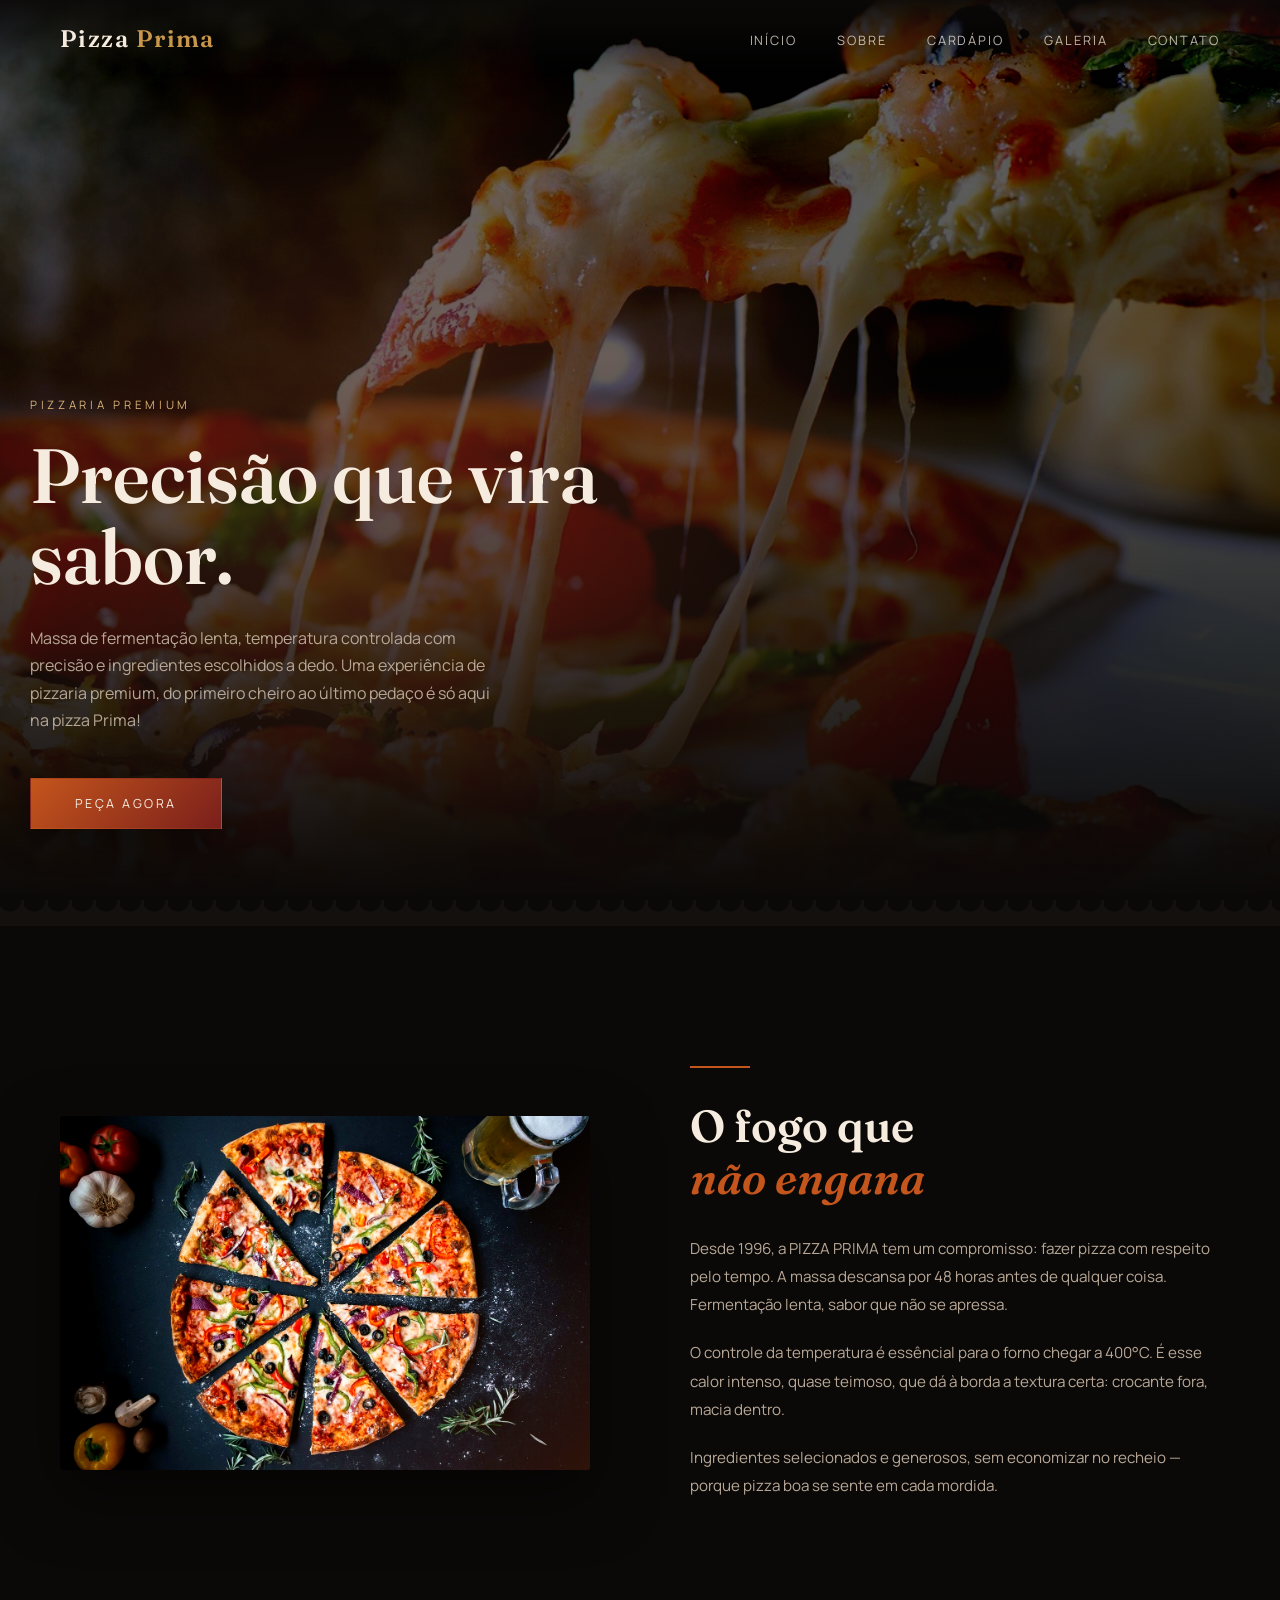
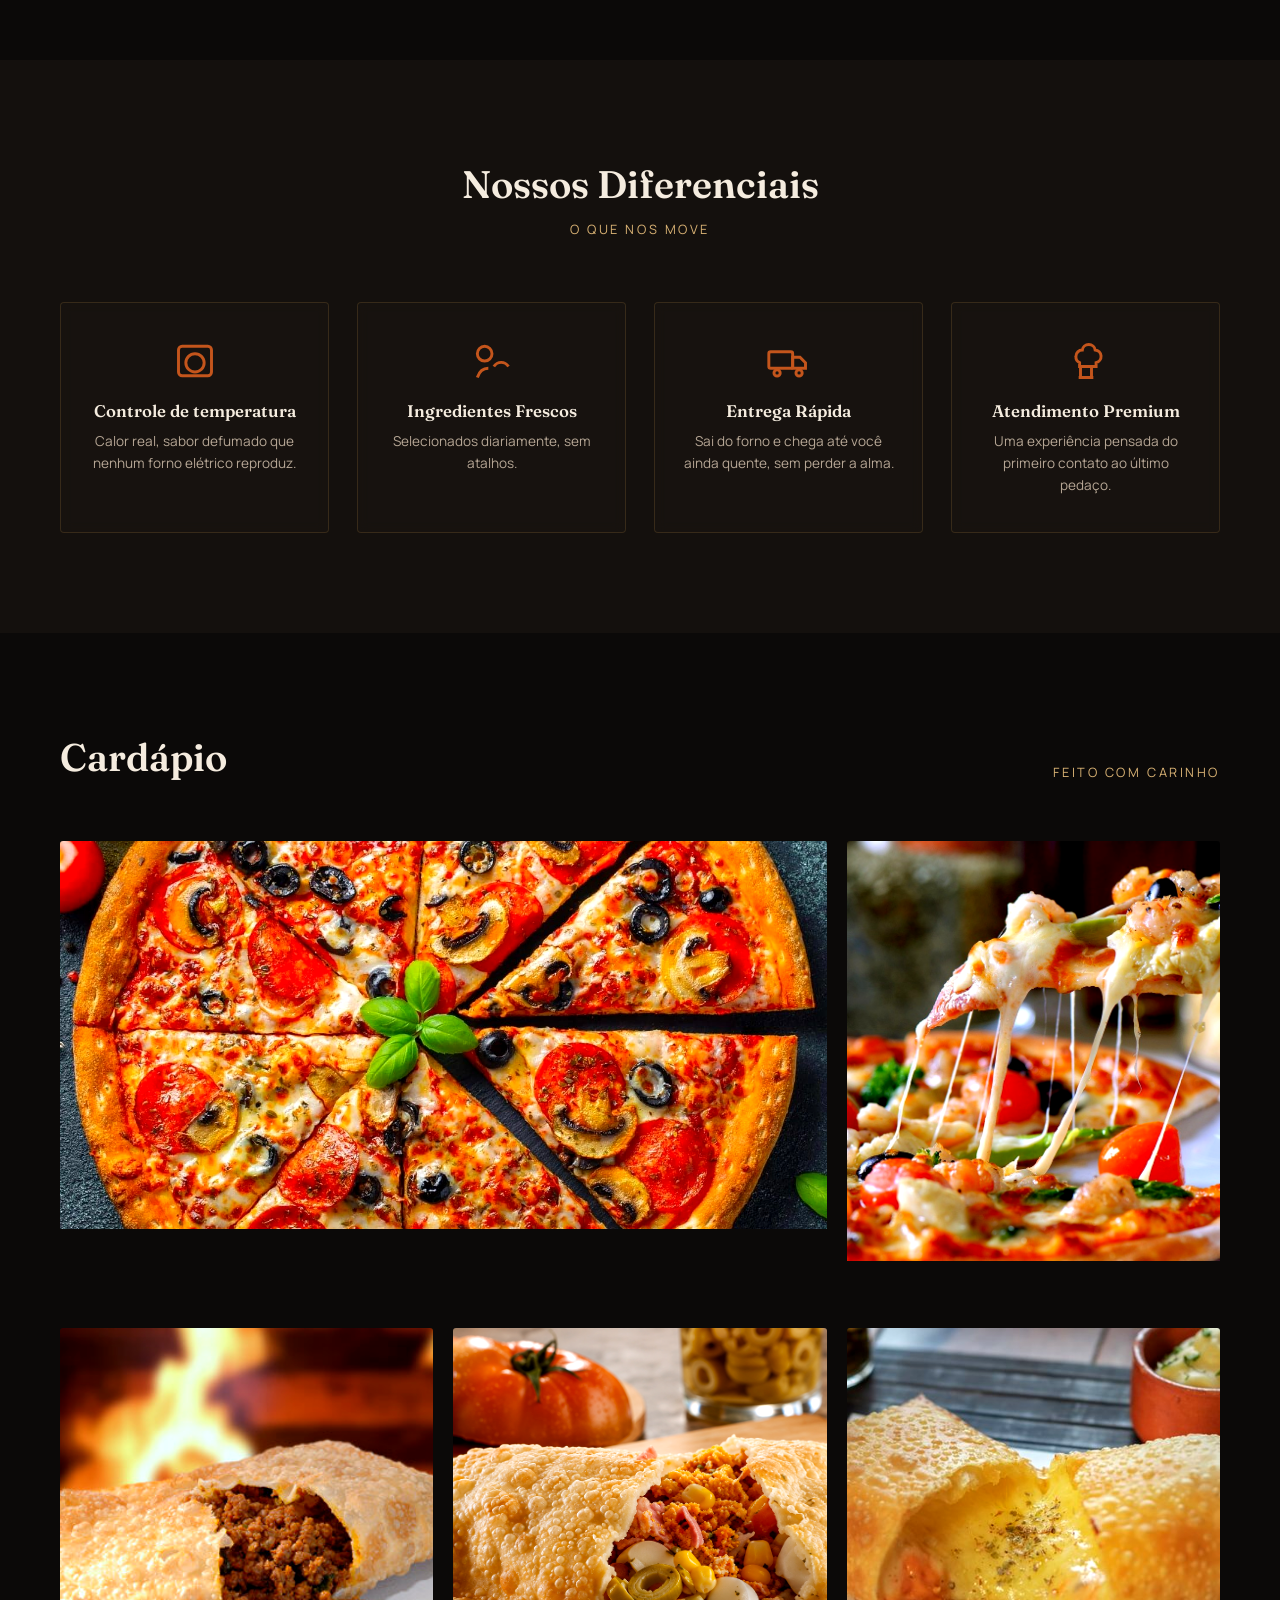
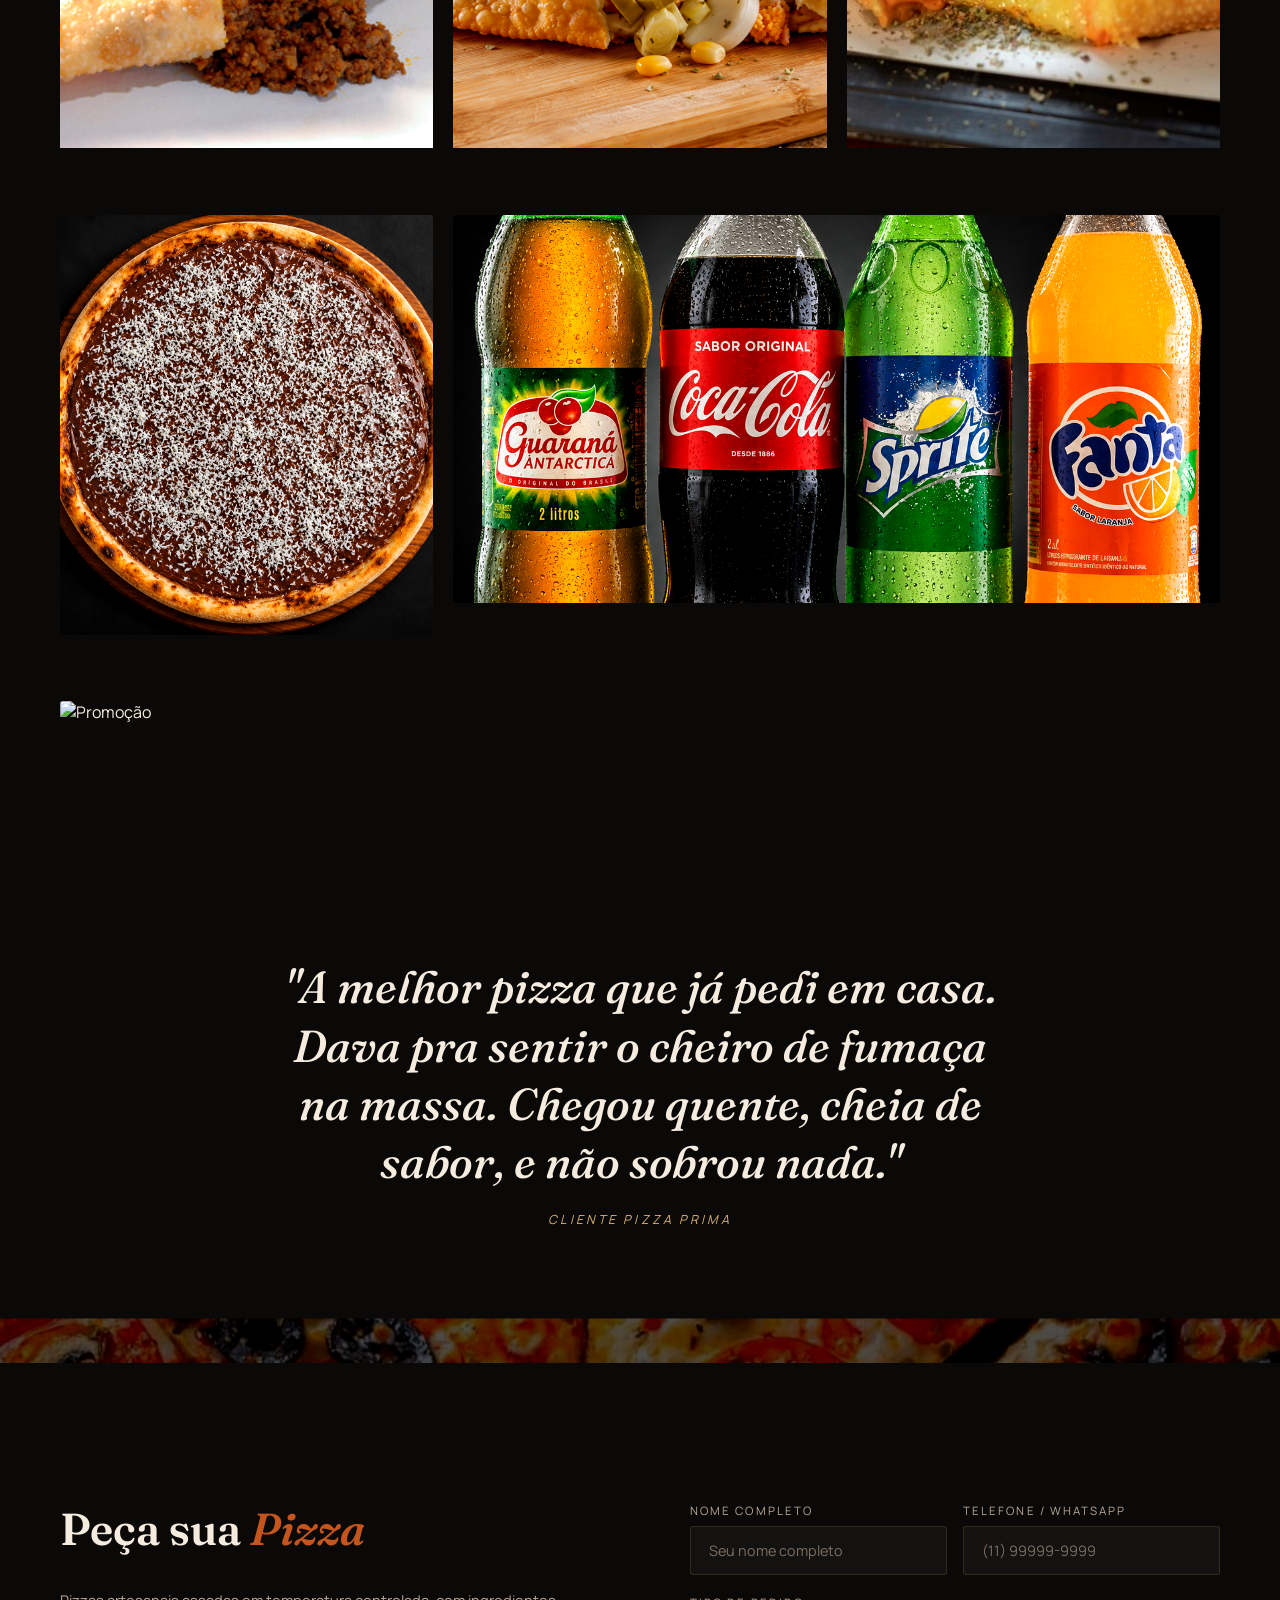
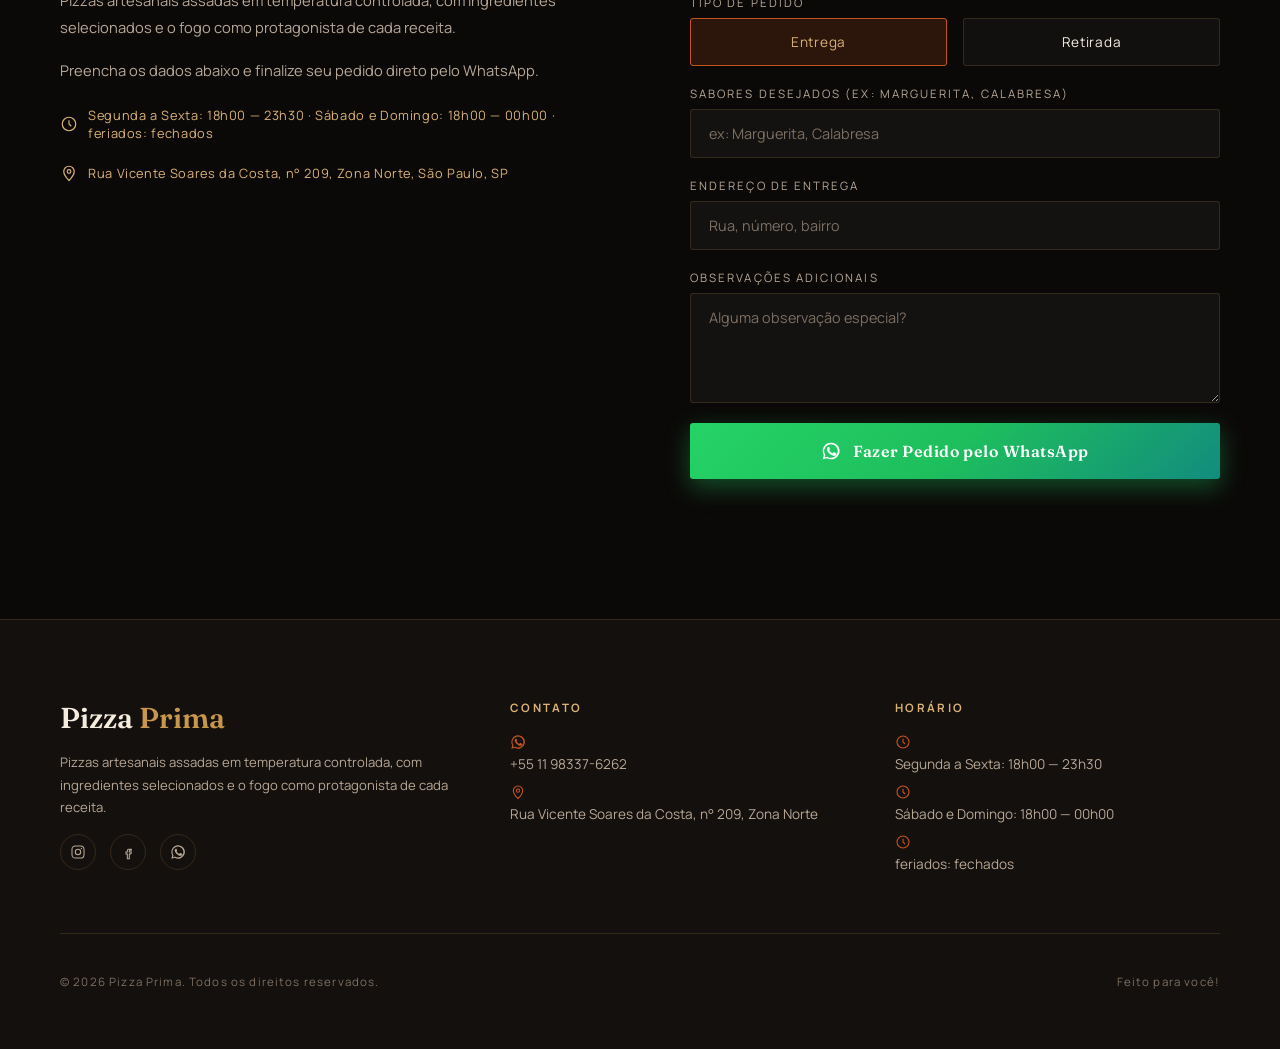
==== index.html @ 9f273231 "claudia site 22-07-26" ====
<!DOCTYPE html>
<html lang="pt-BR">
<head>
<meta charset="UTF-8">
<meta name="viewport" content="width=device-width, initial-scale=1.0">
<title>Carregando...</title>
<link rel="icon" href="data:,">
<link href="https://fonts.googleapis.com/css2?family=Fraunces:ital,opsz,wght@0,9..144,500;0,9..144,600;0,9..144,700;1,9..144,500&family=Manrope:wght@400;500;600;700&display=swap" rel="stylesheet">
<link rel="stylesheet" href="css/variables.css">
<link rel="stylesheet" href="css/style.css">
<link rel="icon" type="image/png" href="./assets/gallery/forno-especiais-2.jpg">
</head>
<body>

<nav id="navbar">
  <a href="#hero" class="nav-logo" id="navLogo"></a>
  <ul id="navLinks"></ul>
</nav>

<!-- HERO -->
<section id="hero">
  <div class="hero-bg"></div>
  <div class="hero-ember"></div>
  <div class="hero-overlay"></div>
  <div class="hero-content">
    <div class="hero-eyebrow" id="heroEyebrow"></div>
    <h1 class="hero-title" id="heroTitle"></h1>
    <p class="hero-sub" id="heroSub"></p>
    <a href="#contato" class="hero-cta" id="heroCta"></a>
  </div>
</section>


<div class="crust-divider" style="--divider-color: var(--background-alt);"></div>

<!-- SOBRE -->
<section id="sobre">
  <div class="sobre-img reveal">
    <img id="sobreImg" src="" alt="Pizza artesanal Forno Nero" loading="lazy">
  </div>
  <div class="sobre-text reveal">
    <div class="divider"></div>
    <h2 id="sobreTitle"></h2>
    <p id="sobreP1"></p>
    <p id="sobreP2"></p>
    <p id="sobreP3"></p>
  </div>
</section>

<!-- DIFERENCIAIS -->
<section id="diferenciais">
  <div class="dif-header reveal">
    <h2 id="difTitle"></h2>
    <p id="difSubtitle"></p>
  </div>
  <div class="dif-grid" id="difGrid"></div>
</section>

<!-- CARDÁPIO (galeria-estilo) -->
<section id="cardapio">
  <div class="galeria-header reveal">
    <h2 id="cardapioTitle"></h2>
    <p id="cardapioSubtitle"></p>
  </div>
  <div class="galeria-grid" id="galeriaGrid"></div>
  <div class="promo-banner">
    <img id="promoImg" src="" alt="" loading="lazy">
  </div>
</section>

<!-- DEPOIMENTO / PARALLAX -->
<section id="depoimentos">
  <div class="parallax-img" id="parallaxImg"></div>
  <div class="parallax-text">
    <blockquote id="depoimentoQuote"></blockquote>
    <cite id="depoimentoCite"></cite>
  </div>
</section>

<!-- CONTATO / PEDIDO -->
<section id="contato">
  <div class="form-intro reveal">
    <h2 id="formTitle"></h2>
    <p id="formSub1"></p>
    <p id="formSub2"></p>
    <div class="detail" id="formHours"></div>
    <div class="detail" id="formAddress"></div>
  </div>

  <form id="form-pedido" class="reveal">
    <div class="form-row">
      <label id="labelNome">Nome<input type="text" id="f-nome" placeholder="Seu nome completo" required></label>
      <label id="labelTel">Telefone<input type="tel" id="f-tel" placeholder="(11) 99999-9999" required></label>
    </div>

    <label id="labelTipoWrap">
      Tipo de Pedido
      <div class="tipo-group" id="tipoGroup"></div>
      <input type="hidden" id="f-tipo" value="">
    </label>

    <label id="labelSabores">Sabores<input type="text" id="f-sabores" placeholder="ex: Marguerita, Calabresa"></label>
    <label id="labelEndereco">Endereço<input type="text" id="f-endereco" placeholder="Rua, número, bairro"></label>
    <label id="labelObs">Observações<textarea id="f-obs" placeholder="Alguma observação especial?"></textarea></label>

    <button type="submit" class="btn-whatsapp" id="btnSubmit"></button>
  </form>
</section>

<footer>
  <div>
    <div class="footer-brand" id="footerBrand"></div>
    <p class="footer-sub" id="footerSub"></p>
    <div class="footer-social" id="footerSocial"></div>
  </div>
  <div class="footer-col">
    <h4>Contato</h4>
    <ul id="footerContact"></ul>
  </div>
  <div class="footer-col">
    <h4>Horário</h4>
    <ul id="footerHours"></ul>
  </div>
  <div class="footer-bottom">
    <span id="footerCopy"></span>
    <span id="footerCraft"></span>
  </div>
</footer>

<!-- CONFIG (fonte única de dados) -->
<script src="js/config/company.js"></script>
<script src="js/config/menu.js"></script>
<script src="js/config/social.js"></script>
<script src="js/config/contact.js"></script>
<script src="js/config/theme.js"></script>
<script src="js/config/animations.js"></script>

<!-- CONSTANTS / ENUMS -->
<script src="js/constants/routes.js"></script>
<script src="js/constants/icons.js"></script>
<script src="js/constants/colors.js"></script>
<script src="js/constants/fonts.js"></script>
<script src="js/enums/Sections.js"></script>
<script src="js/enums/Buttons.js"></script>
<script src="js/enums/Category.js"></script>
<script src="js/enums/Animation.js"></script>

<!-- APP -->
<script src="js/main.js"></script>
</body>
</html>
---- css/variables.css ----
/* ============================================================
   FORNO NERO — DESIGN TOKENS
   Toda alteração visual do site deve ser possível apenas
   editando as variáveis abaixo. Nenhuma cor deve ser escrita
   diretamente nos componentes / seções.
   ============================================================ */

:root {
  /* ---- Superfícies ---- */
  --background:        #0B0908;
  --background-alt:    #14100D;
  --surface:            #1C1712;
  --card-background:    rgba(28, 23, 18, 0.62);
  --glass-background:   rgba(28, 23, 18, 0.45);
  --glass-border:       rgba(201, 151, 75, 0.18);

  /* ---- Texto ---- */
  --text-primary:       #F5ECDF;
  --text-secondary:     #B7A796;
  --text-muted:         #7C6F62;

  /* ---- Marca / Identidade ---- */
  --primary-color:      #7A1F1B;   /* vermelho vinho escuro */
  --secondary-color:    #C4551C;   /* laranja queimado */
  --accent:             #C9974B;   /* dourado */
  --gold:               #D9B274;
  --ember:              #FF6B35;   /* brilho de brasa, uso pontual */
  --ember-soft:         rgba(255, 107, 53, 0.35);

  --success:            #5B8266;
  --warning:            #C9974B;
  --danger:             #8A2A21;

  /* ---- Botões ---- */
  --button-primary:     linear-gradient(135deg, var(--secondary-color), var(--primary-color));
  --button-hover:       linear-gradient(135deg, var(--ember), var(--secondary-color));
  --button-text:        #F5ECDF;

  /* ---- Sombras ---- */
  --shadow-light:   0 4px 16px rgba(0,0,0,0.25);
  --shadow-medium:  0 12px 32px rgba(0,0,0,0.40);
  --shadow-strong:  0 24px 64px rgba(0,0,0,0.55);
  --shadow-ember:   0 0 40px rgba(255,107,53,0.25);

  /* ---- Tipografia ---- */
  --font-display: 'Fraunces', serif;
  --font-body:    'Manrope', sans-serif;

  /* ---- Timing cinematográfico ---- */
  --ease-cin: cubic-bezier(0.25, 0.46, 0.45, 0.94);
  --ease-soft: cubic-bezier(0.16, 1, 0.3, 1);
}
---- css/style.css ----
*, *::before, *::after { box-sizing: border-box; margin: 0; padding: 0; }

html { scroll-behavior: smooth; }

body {
  font-family: var(--font-body);
  background: var(--background);
  color: var(--text-primary);
  overflow-x: hidden;
}

/* ── SIGNATURE: crust-edge divider ──
   Silhueta de borda de pizza (mordidas) entre o hero e o conteúdo,
   feita só com gradientes radiais repetidos — sem imagem, sem SVG. */
.crust-divider {
  width: 100%;
  height: 26px;
  background-color: var(--divider-color, var(--background));
  -webkit-mask-image: radial-gradient(circle at 10px 0, transparent 11px, black 12px);
  mask-image: radial-gradient(circle at 10px 0, transparent 11px, black 12px);
  -webkit-mask-size: 24px 26px;
  mask-size: 24px 26px;
  -webkit-mask-repeat: repeat-x;
  mask-repeat: repeat-x;
}

/* ── NAV ── */
nav {
  position: fixed; top: 0; left: 0; right: 0; z-index: 100;
  padding: 24px 60px;
  display: flex; justify-content: space-between; align-items: center;
  background: linear-gradient(to bottom, rgba(11,9,8,0.92) 0%, transparent 100%);
  backdrop-filter: blur(0px);
  transition: backdrop-filter 0.4s, background 0.4s;
}
nav.scrolled {
  backdrop-filter: blur(16px);
  background: rgba(11,9,8,0.88);
  box-shadow: var(--shadow-medium);
}
.nav-logo {
  font-family: var(--font-display);
  font-size: 1.5rem;
  font-weight: 600;
  letter-spacing: 0.06em;
  color: var(--text-primary);
  text-decoration: none;
}
.nav-logo span { color: var(--accent); }
nav ul { list-style: none; display: flex; gap: 40px; }
nav ul a {
  color: var(--text-primary); text-decoration: none;
  font-size: 0.8rem; letter-spacing: 0.15em; text-transform: uppercase;
  opacity: 0.75; transition: opacity 0.3s, color 0.3s;
  position: relative;
}
nav ul a:hover { opacity: 1; color: var(--gold); }

/* ── HERO ── */
#hero {
  position: relative; height: 100vh; overflow: hidden;
  display: flex; align-items: flex-end;
}
.hero-bg {
  position: absolute; inset: -10%;
  background-image: var(--hero-image);
  background-size: cover; background-position: center;
  animation: kenburns 22s ease-in-out infinite alternate;
  filter: brightness(0.4) contrast(1.15) saturate(1.1);
}
@keyframes kenburns {
  from { transform: scale(1) translate(0, 0); }
  to   { transform: scale(1.12) translate(-2%, -1%); }
}
.hero-ember {
  position: absolute; inset: 0; z-index: 1;
  pointer-events: none;
  background: radial-gradient(circle at 30% 70%, var(--ember-soft) 0%, transparent 55%);
  animation: emberPulse 6s ease-in-out infinite alternate;
  mix-blend-mode: screen;
}
@keyframes emberPulse {
  from { opacity: 0.35; }
  to   { opacity: 0.75; }
}
.hero-overlay {
  position: absolute; inset: 0; z-index: 1;
  background: linear-gradient(to top, var(--background) 0%, rgba(11,9,8,0.15) 60%, transparent 100%);
}
.hero-content {
  position: relative; z-index: 2;
  top: 19px;
  padding: 0 30px 90px;
  max-width: 820px;
}
.hero-eyebrow {
  font-size: 0.72rem; letter-spacing: 0.32em; text-transform: uppercase;
  color: var(--gold); margin-bottom: 24px;
  opacity: 0; animation: fadeUp 1s var(--ease-cin) 0.4s forwards;
}
.hero-title {
  font-family: var(--font-display);
  font-size: clamp(2.6rem, 6vw, 5.2rem);
  line-height: 1.05; font-weight: 600;
  margin-bottom: 28px;
  white-space: pre-line;
  opacity: 0; animation: fadeUp 1s var(--ease-cin) 0.7s forwards;
}
.hero-title em { font-style: italic; color: var(--secondary-color); }
.hero-sub {
  font-size: 1rem; font-weight: 400; line-height: 1.7;
  color: var(--text-secondary); max-width: 480px;
  opacity: 0; animation: fadeUp 1s var(--ease-cin) 1s forwards;
}
.hero-cta {
  display: inline-block; margin-top: 44px;
  padding: 16px 44px;
  background: var(--button-primary);
  border: 1px solid transparent;
  color: var(--button-text); text-decoration: none;
  font-size: 0.78rem; letter-spacing: 0.2em; text-transform: uppercase;
  transition: transform 0.4s var(--ease-cin), box-shadow 0.4s;
  box-shadow: var(--shadow-medium);
  opacity: 0; animation: fadeUp 1s var(--ease-cin) 1.3s forwards;
}
.hero-cta:hover {
  transform: translateY(-3px);
  box-shadow: var(--shadow-ember);
}

@keyframes fadeUp {
  from { opacity: 0; transform: translateY(30px); }
  to   { opacity: 1; transform: translateY(0); }
}

/* ── SOBRE ── */
#sobre {
  padding: 140px 60px;
  display: grid; grid-template-columns: 1fr 1fr; gap: 100px;
  align-items: center; background: var(--background);
}
.sobre-img {
  position: relative; overflow: hidden; border-radius: 3px;
  box-shadow: var(--shadow-strong);
}
.sobre-img img {
  width: 100%; display: block;
  filter: contrast(1.08) saturate(1.12);
  transition: transform 8s var(--ease-cin);
}
.sobre-img:hover img { transform: scale(1.04) translate(1%, -0.5%); }
.sobre-img::after {
  content: ''; position: absolute; inset: 0;
  background: linear-gradient(135deg, transparent 55%, rgba(255,107,53,0.18) 100%);
}
.sobre-text h2 {
  font-family: var(--font-display);
  font-size: clamp(2rem, 3.5vw, 3rem);
  font-weight: 600;
  line-height: 1.15; margin-bottom: 32px;
}
.sobre-text h2 em { font-style: italic; color: var(--secondary-color); }
.sobre-text p {
  font-size: 0.95rem; font-weight: 400; line-height: 1.85;
  color: var(--text-secondary); margin-bottom: 20px;
}
.divider {
  width: 60px; height: 2px; background: var(--secondary-color);
  margin-bottom: 32px;
}

/* ── DIFERENCIAIS ── */
#diferenciais {
  padding: 100px 60px;
  background: var(--background-alt);
}
.dif-header { text-align: center; margin-bottom: 64px; }
.dif-header h2 {
  font-family: var(--font-display);
  font-size: clamp(1.8rem, 3vw, 2.6rem);
  font-weight: 600;
  margin-bottom: 12px;
}
.dif-header p {
  font-size: 0.8rem; letter-spacing: 0.2em; text-transform: uppercase;
  color: var(--gold);
}
.dif-grid {
  display: grid; grid-template-columns: repeat(4, 1fr); gap: 28px;
}
.dif-card {
  background: var(--glass-background);
  border: 1px solid var(--glass-border);
  backdrop-filter: blur(6px);
  padding: 36px 24px;
  text-align: center;
  border-radius: 4px;
  transition: transform 0.4s var(--ease-soft), border-color 0.4s, box-shadow 0.4s;
}
.dif-card:hover {
  transform: translateY(-6px);
  border-color: var(--ember);
  box-shadow: var(--shadow-ember);
}
.dif-icon {
  width: 44px; height: 44px; margin: 0 auto 18px;
  color: var(--secondary-color);
}
.dif-icon svg { width: 100%; height: 100%; }
.dif-card h3 {
  font-family: var(--font-display);
  font-size: 1.05rem; font-weight: 600;
  margin-bottom: 10px;
}
.dif-card p {
  font-size: 0.85rem; color: var(--text-secondary); line-height: 1.6;
}

/* ── CARDÁPIO / GALERIA ── */
#cardapio {
  padding: 100px 60px;
  background: var(--background);
}
.galeria-header {
  display: flex; justify-content: space-between; align-items: flex-end;
  margin-bottom: 60px;
}
.galeria-header h2 {
  font-family: var(--font-display);
  font-size: clamp(1.8rem, 3vw, 2.8rem);
  font-weight: 600;
}
.galeria-header p {
  font-size: 0.8rem; letter-spacing: 0.2em; text-transform: uppercase;
  color: var(--gold);
}
.galeria-grid {
  display: grid;
  grid-template-columns: repeat(3, 1fr);
  gap: 20px;
  
}
.galeria-item {
  position: relative; overflow: hidden; cursor: pointer;
  aspect-ratio: 4/5;
  border-radius: 3px;
 
}
.galeria-item:first-child {
  grid-column: span 2; aspect-ratio: 16/9;
  
}
.galeria-item:last-child {
  grid-column: span 2; aspect-ratio: 16/9;
}
.galeria-item img {
  width: 100%; height: 90%; object-fit: cover;
  filter: contrast(1.08) saturate(1.1);
  transition: transform 1.2s var(--ease-cin), filter 0.6s;
}
.galeria-item:hover img {
  transform: scale(1.07) translateX(-1%);
  filter: contrast(1.12) saturate(1.2) brightness(1.05);
}
.galeria-item-overlay {
  position: absolute; inset: 0;
  background: linear-gradient(to top, rgba(11,9,8,0.88) 0%, transparent 55%);
  opacity: 0; transition: opacity 0.5s;
  display: flex; flex-direction: column; justify-content: flex-end; padding: 28px;
}
.galeria-item:hover .galeria-item-overlay { opacity: 1; }
.galeria-item-label {
  font-size: 0.9rem;
  font-family: var(--font-display);
  color: var(--text-primary);
}
.galeria-item-cat {
  font-size: 0.7rem; letter-spacing: 0.2em; text-transform: uppercase;
  color: var(--gold); margin-bottom: 4px; display: block;
}
.galeria-item-price {
  font-size: 0.78rem; color: var(--secondary-color); margin-top: 4px;
}
.promo-banner {
 
  width: 100%;
  margin-top: 20px;
  overflow: hidden;
  border-radius: 3px;
}
.promo-banner img {
  width:100%;
  height: 20%;
  display: block;
  object-fit: cover;
}

/* ── PARALLAX / DEPOIMENTO ── */
#depoimentos {
  height: 60vh; overflow: hidden; position: relative;
}
.parallax-img {
  position: absolute; inset: -20%;
  background-image: var(--parallax-image);
  background-size: cover; background-position: center;
  filter: brightness(0.32) contrast(1.1) saturate(1.15);
  will-change: transform;
}
.parallax-text {
  position: relative; z-index: 2; height: 100%;
  display: flex; flex-direction: column;
  justify-content: center; align-items: center; text-align: center;
  padding: 0 40px;
}
.parallax-text blockquote {
  font-family: var(--font-display);
  font-size: clamp(1.5rem, 3.6vw, 2.8rem);
  font-style: italic; font-weight: 500;
  line-height: 1.3; max-width: 720px;
  margin-bottom: 20px;
}
.parallax-text cite {
  font-size: 0.78rem; letter-spacing: 0.25em; text-transform: uppercase;
  color: var(--gold);
}

/* ── FORMULÁRIO / PEDIDO ── */
#contato {
  padding: 140px 60px;
  background: var(--background);
  display: grid; grid-template-columns: 1fr 1fr; gap: 100px;
  align-items: start;
}
.form-intro h2 {
  font-family: var(--font-display);
  font-size: clamp(2rem, 3.5vw, 3rem);
  font-weight: 600;
  line-height: 1.15; margin-bottom: 32px;
}
.form-intro h2 em { font-style: italic; color: var(--secondary-color); }
.form-intro p {
  font-size: 0.92rem; line-height: 1.85; font-weight: 400;
  color: var(--text-secondary); margin-bottom: 16px;
}
.form-intro .detail {
  display: flex; align-items: center; gap: 10px;
  font-size: 0.8rem; letter-spacing: 0.05em;
  color: var(--gold); margin-top: 22px;
}
.form-intro .detail svg { width: 18px; height: 18px; flex-shrink: 0; }

form { display: flex; flex-direction: column; gap: 20px; }
.form-row { display: grid; grid-template-columns: 1fr 1fr; gap: 16px; }

label {
  display: flex; flex-direction: column; gap: 8px;
  font-size: 0.72rem; letter-spacing: 0.18em; text-transform: uppercase;
  color: var(--text-secondary);
}
input, textarea, select {
  background: rgba(255,255,255,0.04);
  border: 1px solid var(--glass-border);
  color: var(--text-primary); padding: 14px 18px;
  font-family: var(--font-body); font-size: 0.9rem;
  outline: none; transition: border-color 0.3s, background 0.3s;
  border-radius: 3px;
}
input:focus, textarea:focus, select:focus {
  border-color: var(--secondary-color);
  background: rgba(255,255,255,0.07);
}
input::placeholder, textarea::placeholder { color: var(--text-muted); }
textarea { resize: vertical; min-height: 110px; }
select option { background: var(--surface); color: var(--text-primary); }

.tipo-group { display: flex; gap: 16px; }
.tipo-btn {
  flex: 1; padding: 14px; border: 1px solid var(--glass-border);
  background: rgba(255,255,255,0.03); color: var(--text-primary);
  font-size: 0.85rem; cursor: pointer; transition: all 0.3s;
  font-family: var(--font-body); letter-spacing: 0.05em;
  border-radius: 3px;
}
.tipo-btn.active {
  border-color: var(--secondary-color);
  background: rgba(196,85,28,0.18);
  color: var(--gold);
}

.upload-area {
  border: 1px dashed var(--glass-border);
  padding: 30px; text-align: center; cursor: pointer;
  transition: border-color 0.3s, background 0.3s;
  position: relative;
}
.upload-area:hover { border-color: var(--secondary-color); background: rgba(196,85,28,0.06); }
.upload-area input[type="file"] {
  position: absolute; inset: 0; opacity: 0; cursor: pointer;
  border: none; background: none; padding: 0;
}
.upload-area p { font-size: 0.82rem; color: var(--text-secondary); }
.upload-area .upload-icon { width: 26px; height: 26px; margin: 0 auto 10px; color: var(--gold); }

#preview-container { display: none; margin-top: 12px; }
#preview-container img {
  width: 100%; max-height: 260px; object-fit: cover;
  border: 1px solid var(--glass-border);
  border-radius: 3px;
  filter: contrast(1.05) saturate(1.05);
}
#preview-nome {
  font-size: 0.75rem; color: var(--gold);
  margin-top: 8px; letter-spacing: 0.1em;
}

.btn-whatsapp {
  padding: 18px 40px;
  background: linear-gradient(135deg, #25D366 0%, #1EBE5D 50%, #128C7E 100%);
  border: none;
  color: #fff;
  font-family: var(--font-display);
  font-size: 1rem;
  font-weight: 600;
  cursor: pointer;
  transition: all 0.35s ease;
  display: flex;
  align-items: center;
  justify-content: center;
  gap: 12px;
  letter-spacing: 0.03em;
  border-radius: 3px;
  box-shadow: 0 8px 25px rgba(37, 211, 102, 0.35);
}

.btn-whatsapp:hover {
  background: linear-gradient(135deg, #2EEA73 0%, #25D366 50%, #18A851 100%);
  transform: translateY(-3px) scale(1.02);
  box-shadow: 0 12px 35px rgba(37, 211, 102, 0.5);
}
.btn-whatsapp svg { flex-shrink: 0; width: 20px; height: 20px; }

/* ── FOOTER ── */
footer {
  padding: 80px 60px 60px;
  background: var(--background-alt);
  border-top: 1px solid var(--glass-border);
  display: grid; grid-template-columns: 1.2fr 1fr 1fr; gap: 60px;
  align-items: start;
}
.footer-brand {
  font-family: var(--font-display);
  font-size: 1.8rem; font-weight: 600; margin-bottom: 16px;
}
.footer-brand span { color: var(--accent); }
.footer-sub {
  font-size: 0.82rem; font-weight: 400;
  color: var(--text-secondary); line-height: 1.7;
}
.footer-col h4 {
  font-size: 0.72rem; letter-spacing: 0.2em; text-transform: uppercase;
  color: var(--gold); margin-bottom: 18px;
}
.footer-col ul { list-style: none; display: flex; flex-direction: column; gap: 10px; }
.footer-col a, .footer-col span {
  color: var(--text-secondary); text-decoration: none; font-size: 0.85rem;
  display: flex; align-items: center; gap: 10px;
  transition: color 0.3s;
}
.footer-col a:hover { color: var(--gold); }
.footer-col svg { width: 16px; height: 16px; flex-shrink: 0; color: var(--secondary-color); }
.footer-social { display: flex; gap: 14px; margin-top: 16px; }
.footer-social a {
  width: 36px; height: 36px; border: 1px solid var(--glass-border);
  border-radius: 50%; display: flex; align-items: center; justify-content: center;
  color: var(--text-secondary); transition: all 0.3s;
}
.footer-social a:hover { border-color: var(--secondary-color); color: var(--gold); }
.footer-social svg { width: 16px; height: 16px; }
.footer-bottom {
  grid-column: 1/-1; padding-top: 40px;
  border-top: 1px solid var(--glass-border);
  display: flex; justify-content: space-between;
  font-size: 0.72rem; color: var(--text-muted);
  letter-spacing: 0.1em;
}

/* ── REVEAL ANIMATION ── */
.reveal {
  opacity: 0; transform: translateY(40px);
  transition: opacity 0.9s var(--ease-cin), transform 0.9s var(--ease-cin);
}
.reveal.visible { opacity: 1; transform: translateY(0); }

/* ── MOBILE ── */
@media (max-width: 900px) {
  .dif-grid { grid-template-columns: repeat(2, 1fr); }
  footer { grid-template-columns: 1fr; }
}
@media (max-width: 768px) {
  nav { padding: 20px 24px; }
  nav ul { display: none; }
  .hero-content { padding: 0 24px 60px; }
  #sobre, #contato { grid-template-columns: 1fr; padding: 80px 24px; gap: 60px; }
  #cardapio, #diferenciais { padding: 80px 24px; }
  .galeria-grid { grid-template-columns: 1fr; }
  .galeria-item:first-child { grid-column: 1; aspect-ratio: 4/3; }
  .galeria-item:last-child { grid-column: 1; aspect-ratio: 4/3; }
  .dif-grid { grid-template-columns: 1fr; }
  .form-row { grid-template-columns: 1fr; }
  footer { padding: 60px 24px; }
}

@media (prefers-reduced-motion: reduce) {
  .hero-bg, .hero-ember { animation: none; }
  .reveal { opacity: 1; transform: none; }
}
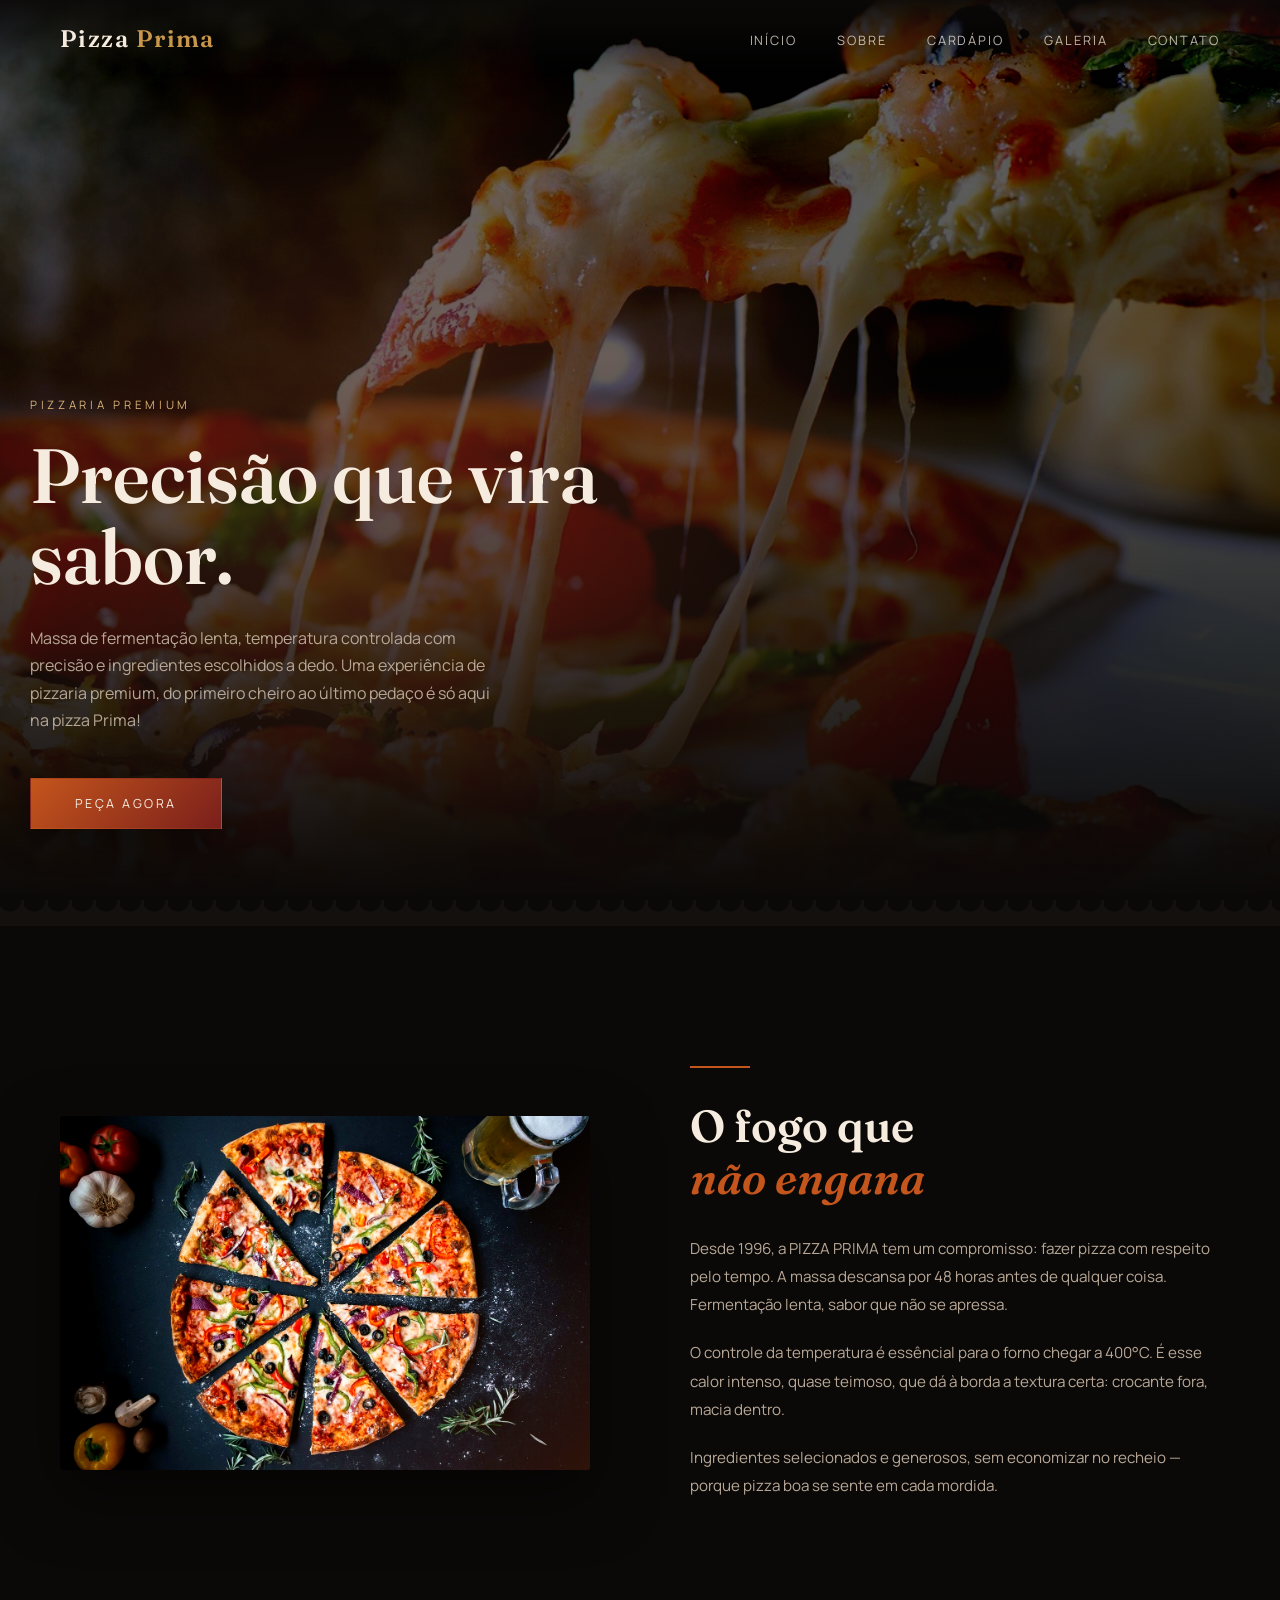
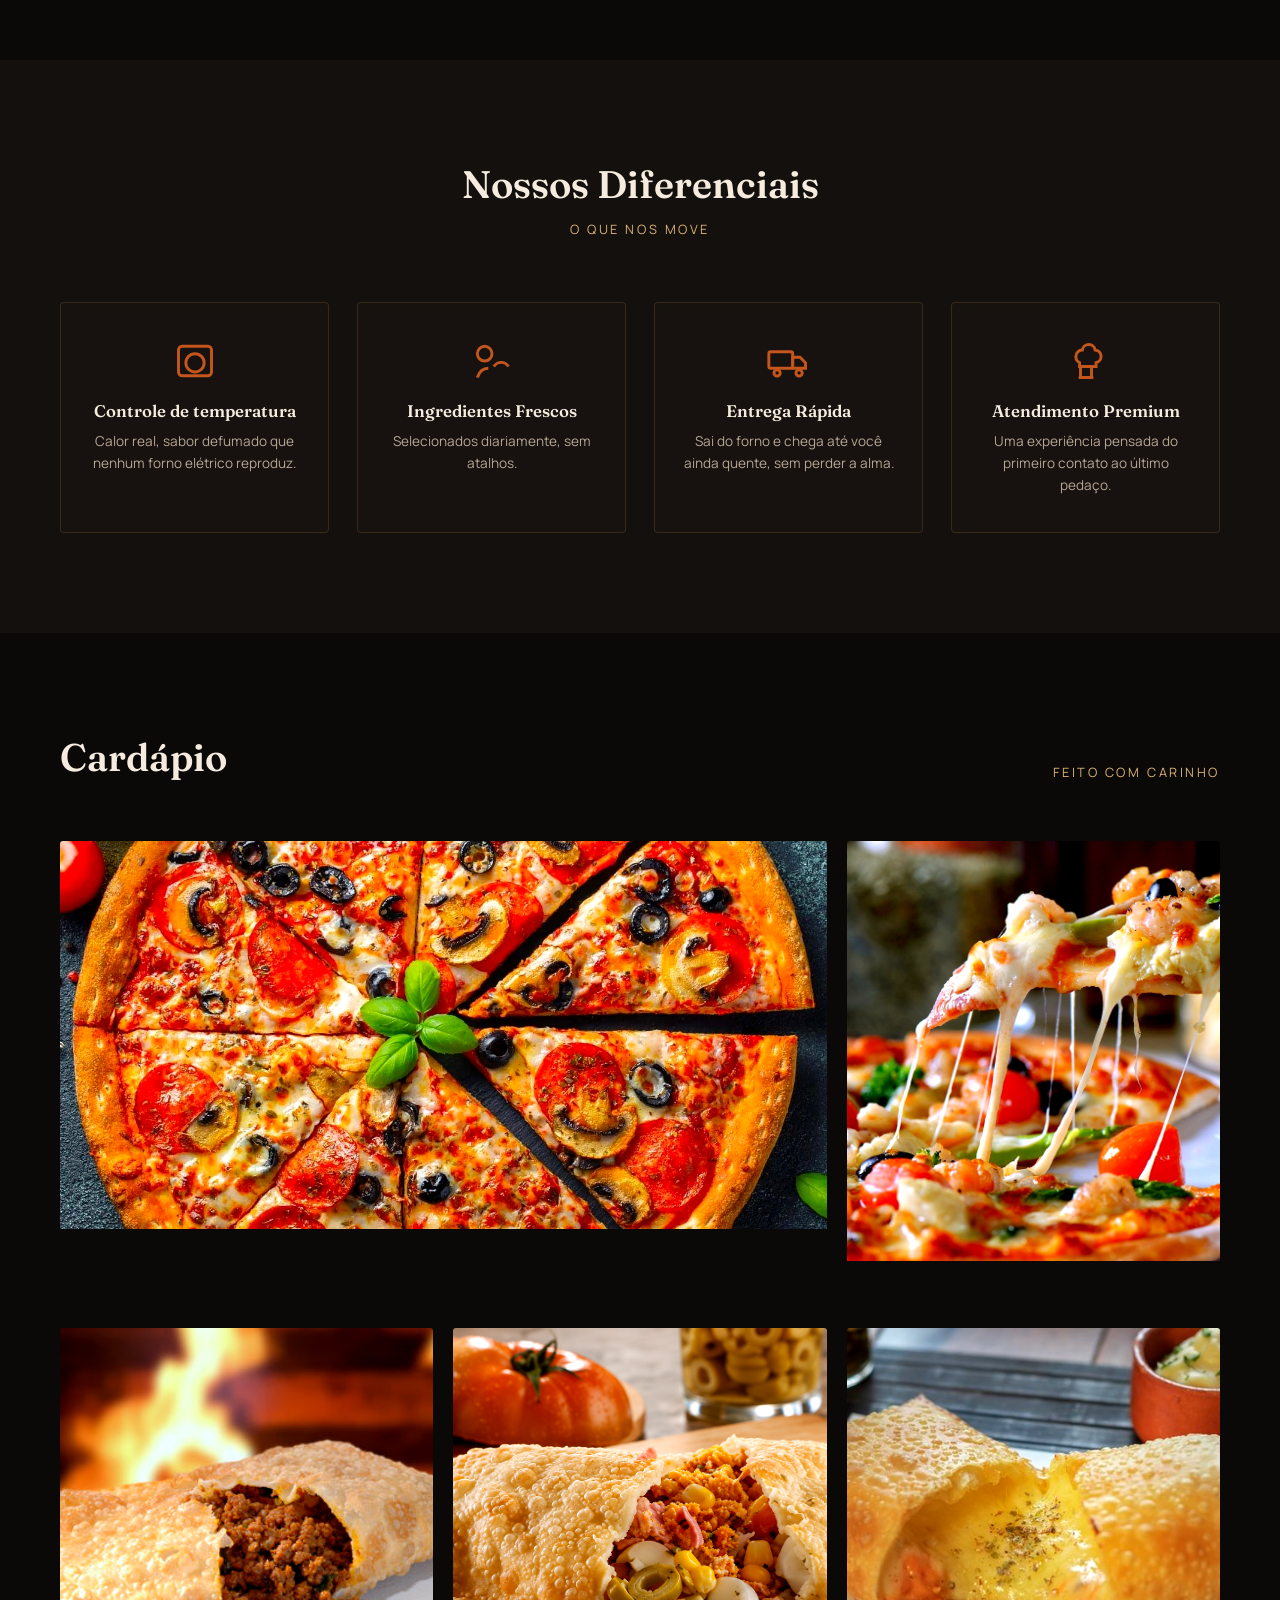
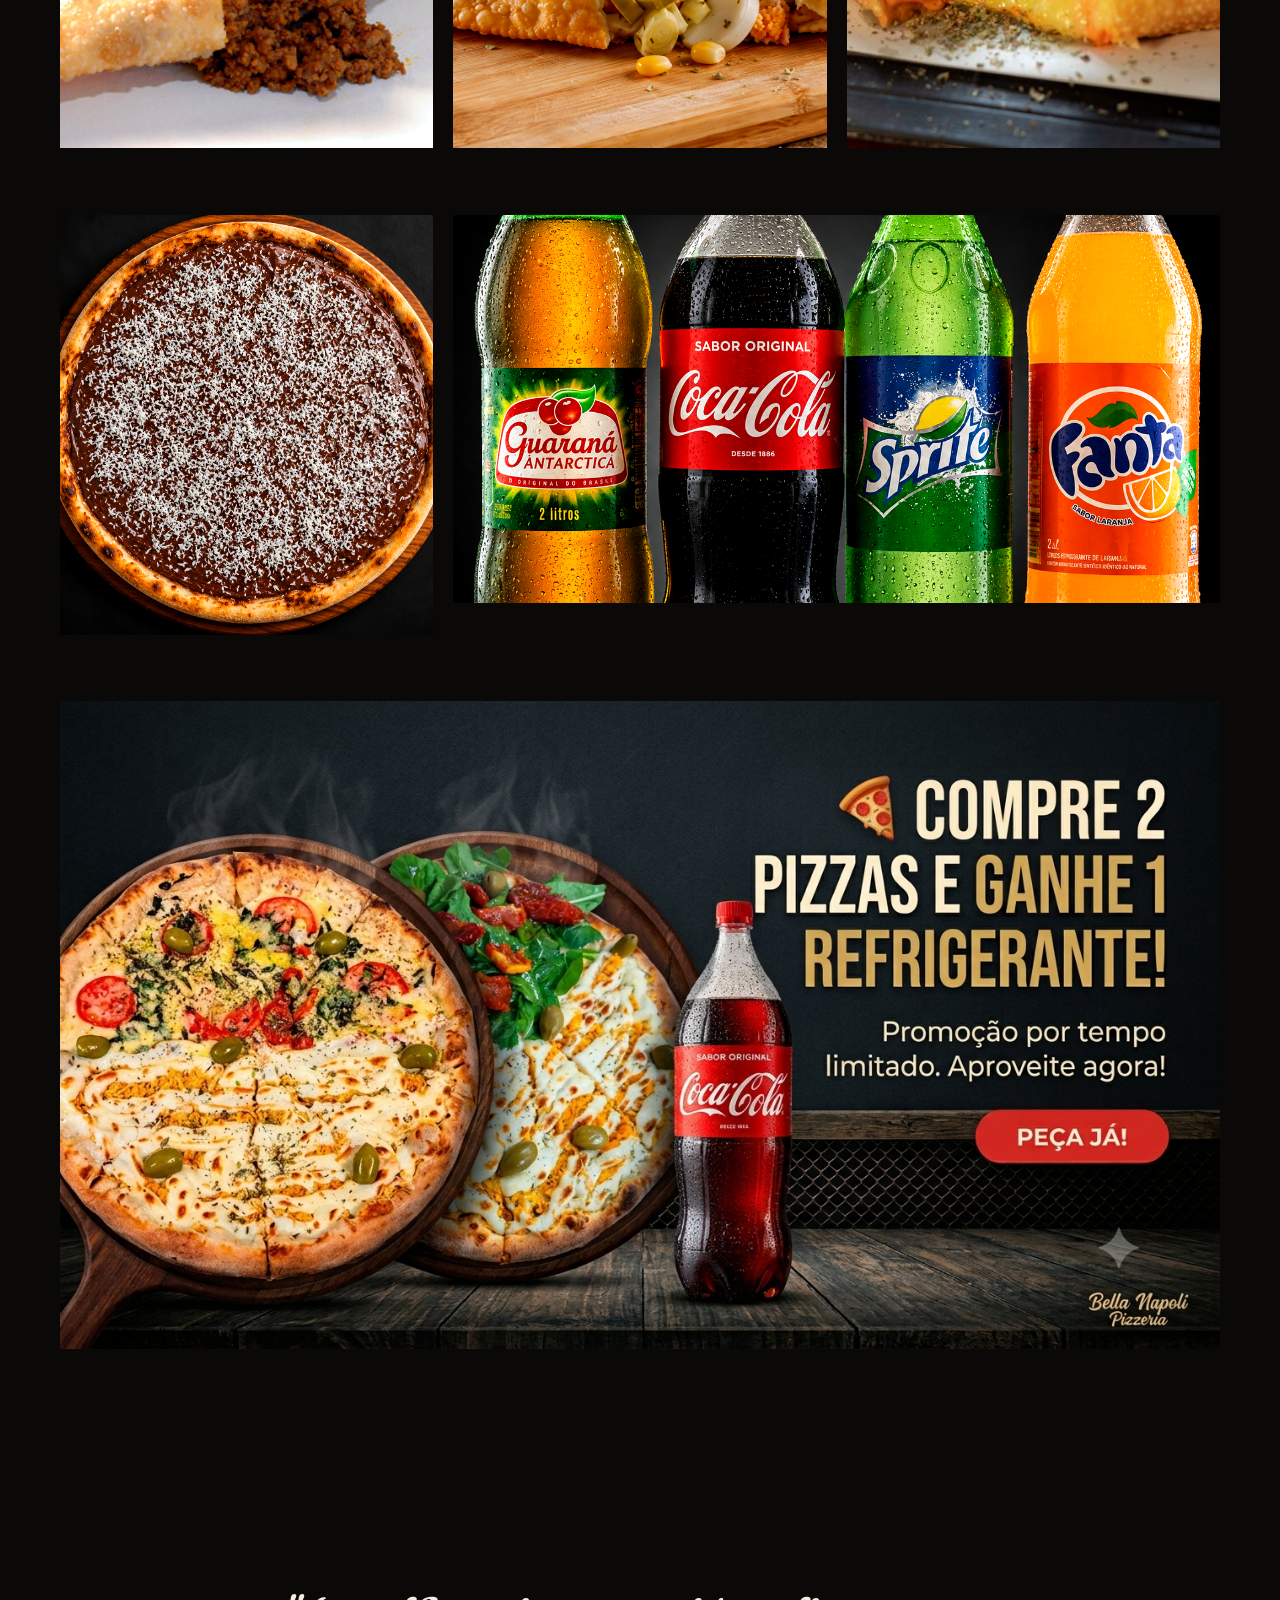
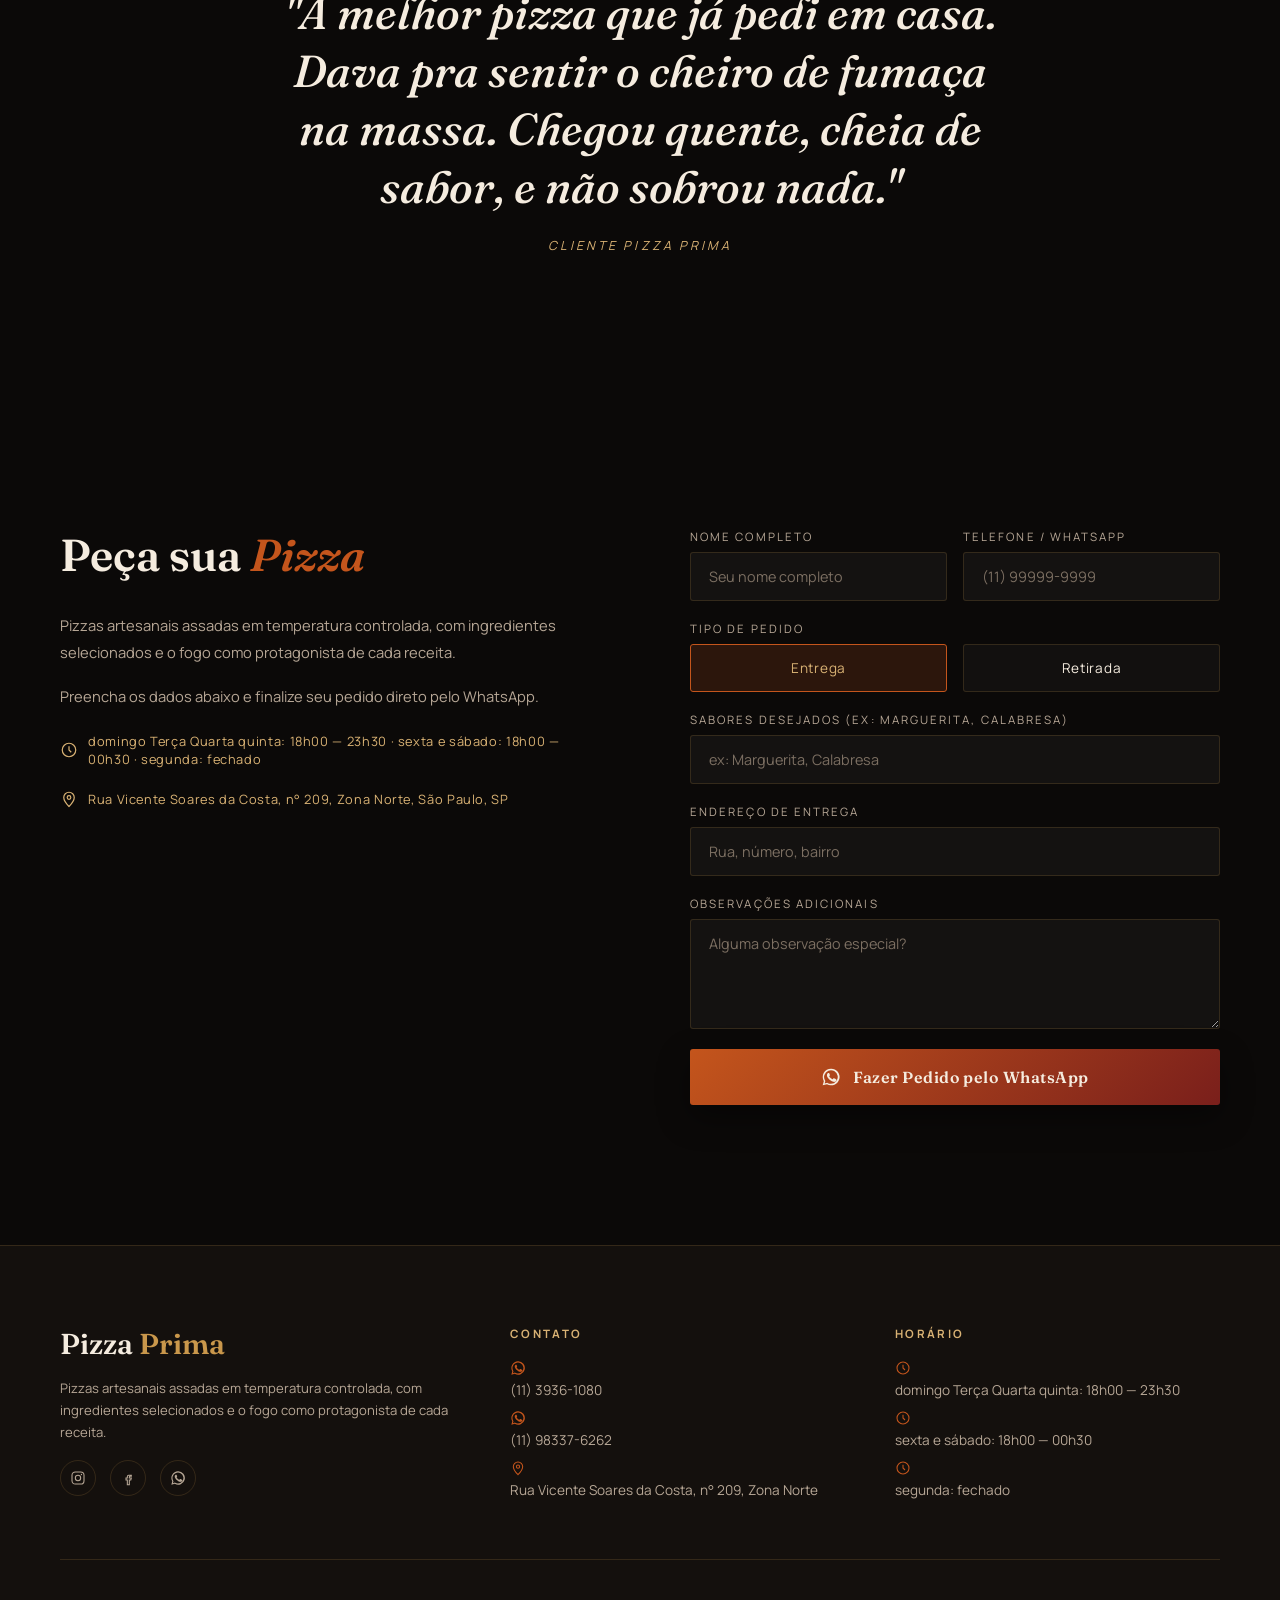
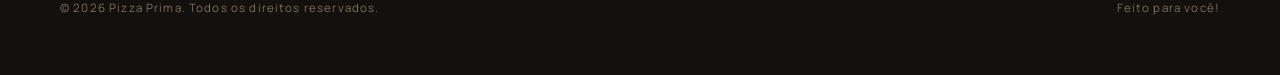
==== commit cef62505: "alteração" ====
--- a/index.html
+++ b/index.html
@@ -4,7 +4,7 @@
 <meta charset="UTF-8">
 <meta name="viewport" content="width=device-width, initial-scale=1.0">
 <title>Carregando...</title>
-<link rel="icon" href="data:,">
+
 <link href="https://fonts.googleapis.com/css2?family=Fraunces:ital,opsz,wght@0,9..144,500;0,9..144,600;0,9..144,700;1,9..144,500&family=Manrope:wght@400;500;600;700&display=swap" rel="stylesheet">
 <link rel="stylesheet" href="css/variables.css">
 <link rel="stylesheet" href="css/style.css">
--- a/css/style.css
+++ b/css/style.css
@@ -415,27 +415,20 @@
 
 .btn-whatsapp {
   padding: 18px 40px;
-  background: linear-gradient(135deg, #25D366 0%, #1EBE5D 50%, #128C7E 100%);
-  border: none;
-  color: #fff;
-  font-family: var(--font-display);
-  font-size: 1rem;
-  font-weight: 600;
-  cursor: pointer;
-  transition: all 0.35s ease;
-  display: flex;
-  align-items: center;
-  justify-content: center;
-  gap: 12px;
-  letter-spacing: 0.03em;
+  background: var(--button-primary);
+  border: none; color: var(--button-text);
+  font-family: var(--font-display); font-size: 1rem; font-weight: 600;
+  cursor: pointer; transition: transform 0.4s var(--ease-cin), box-shadow 0.4s;
+  display: flex; align-items: center; justify-content: center;
+  gap: 12px; letter-spacing: 0.03em;
   border-radius: 3px;
-  box-shadow: 0 8px 25px rgba(37, 211, 102, 0.35);
-}
-
+  box-shadow: var(--shadow-medium);
+}
 .btn-whatsapp:hover {
-  background: linear-gradient(135deg, #2EEA73 0%, #25D366 50%, #18A851 100%);
-  transform: translateY(-3px) scale(1.02);
-  box-shadow: 0 12px 35px rgba(37, 211, 102, 0.5);
+  
+  transform: translateY(-2px);
+  box-shadow: var(--shadow-ember);
+
 }
 .btn-whatsapp svg { flex-shrink: 0; width: 20px; height: 20px; }
 
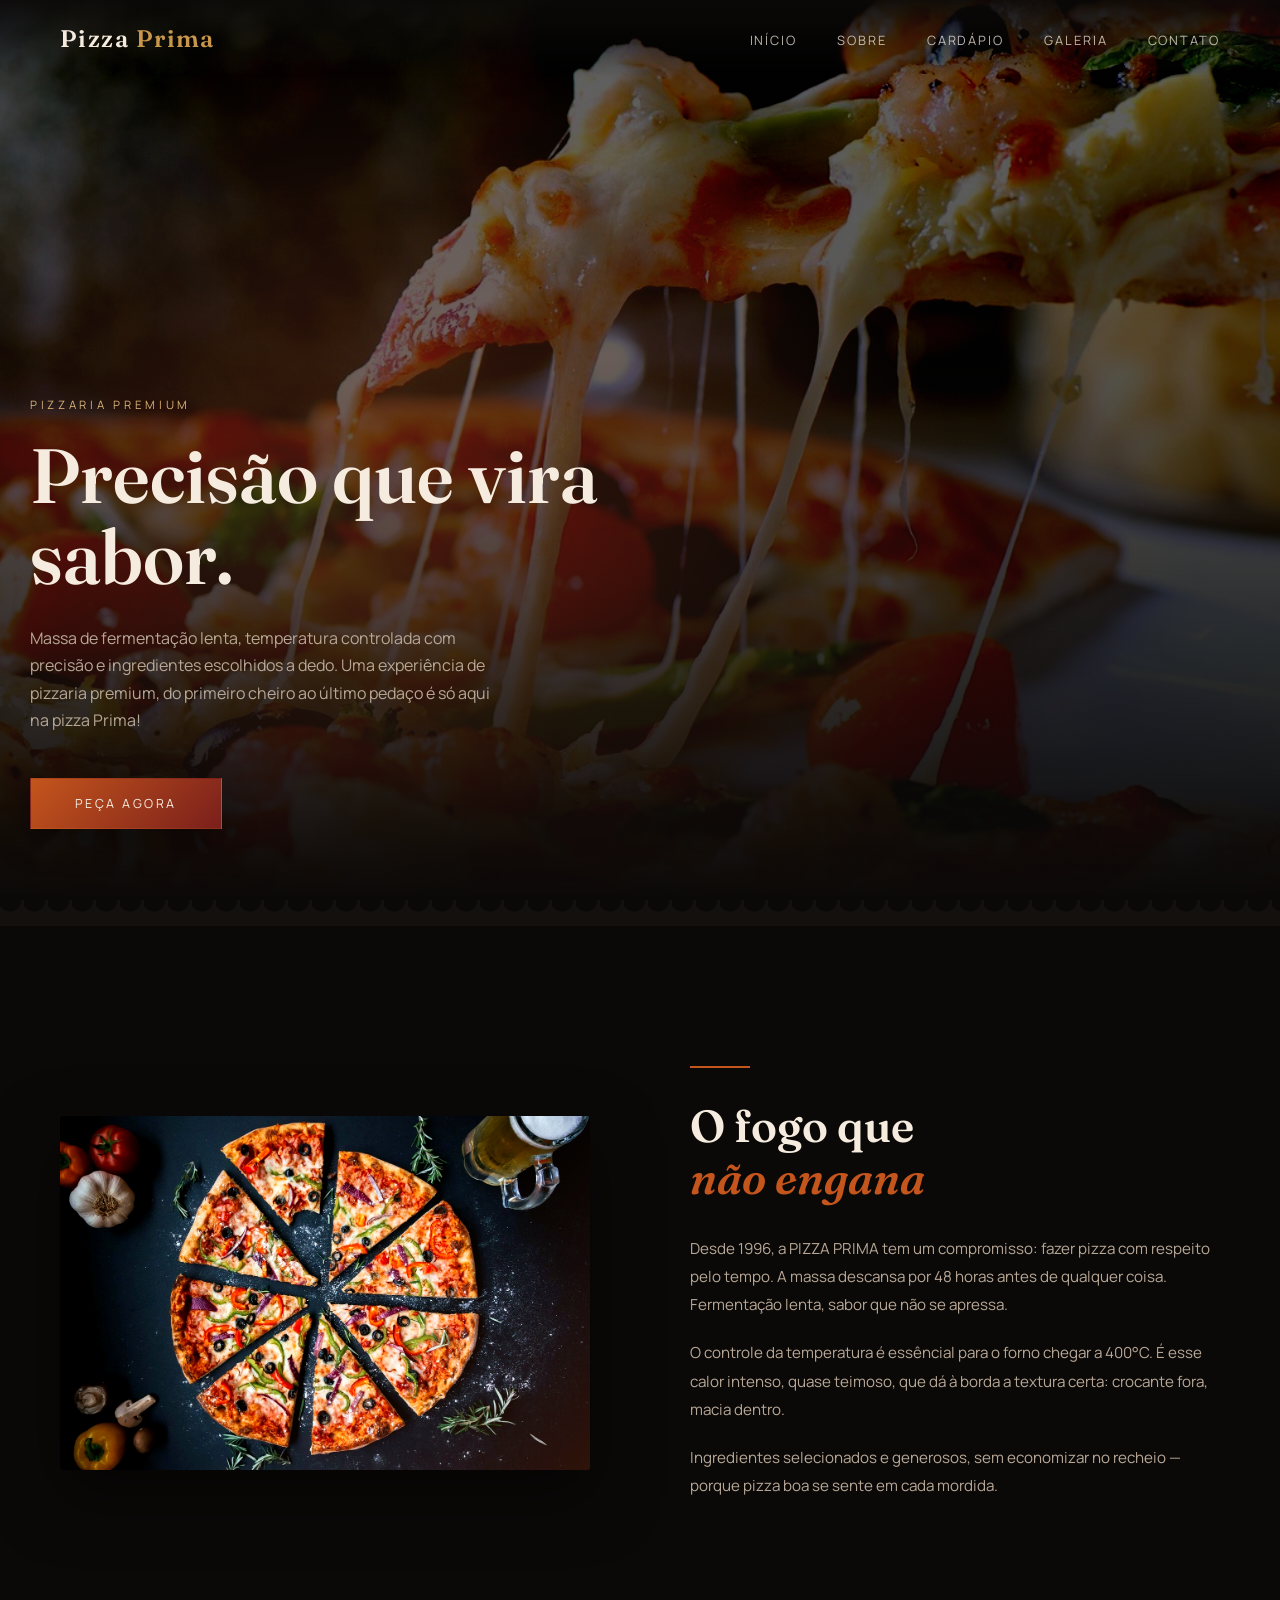
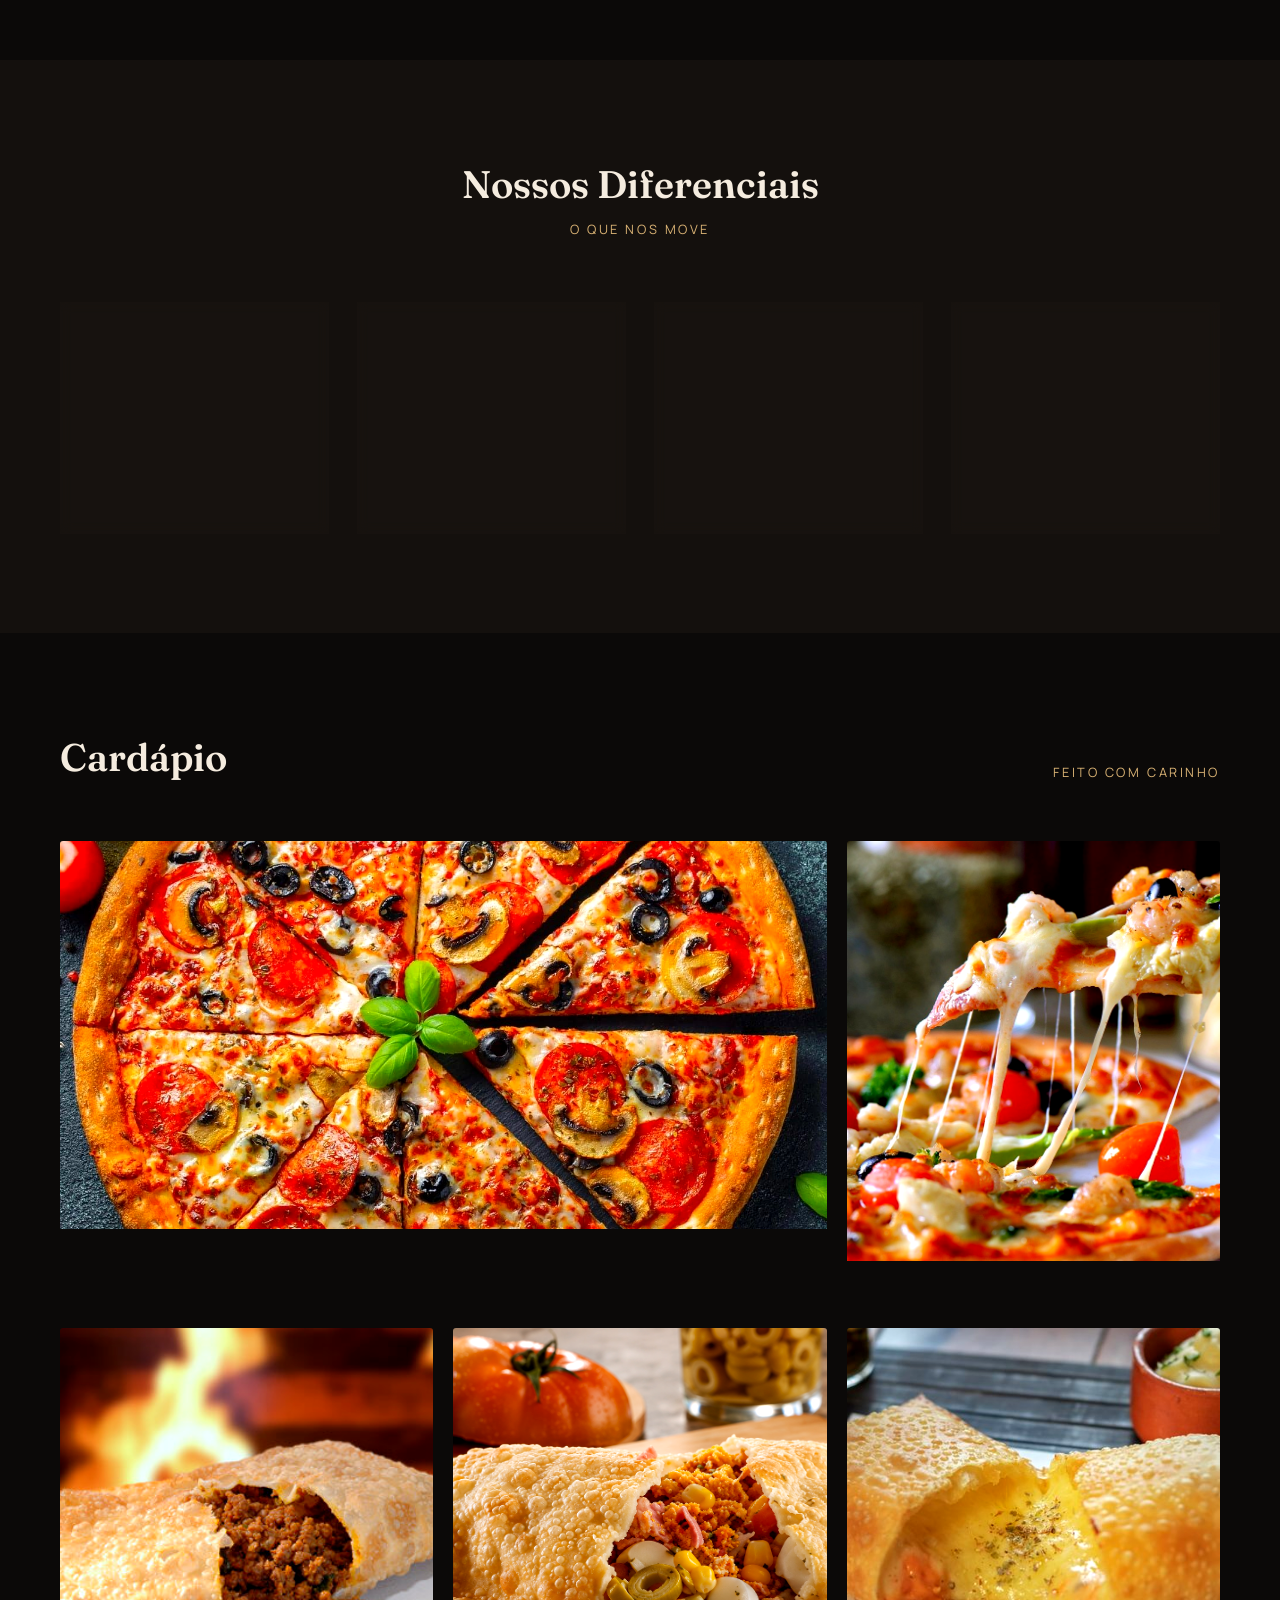
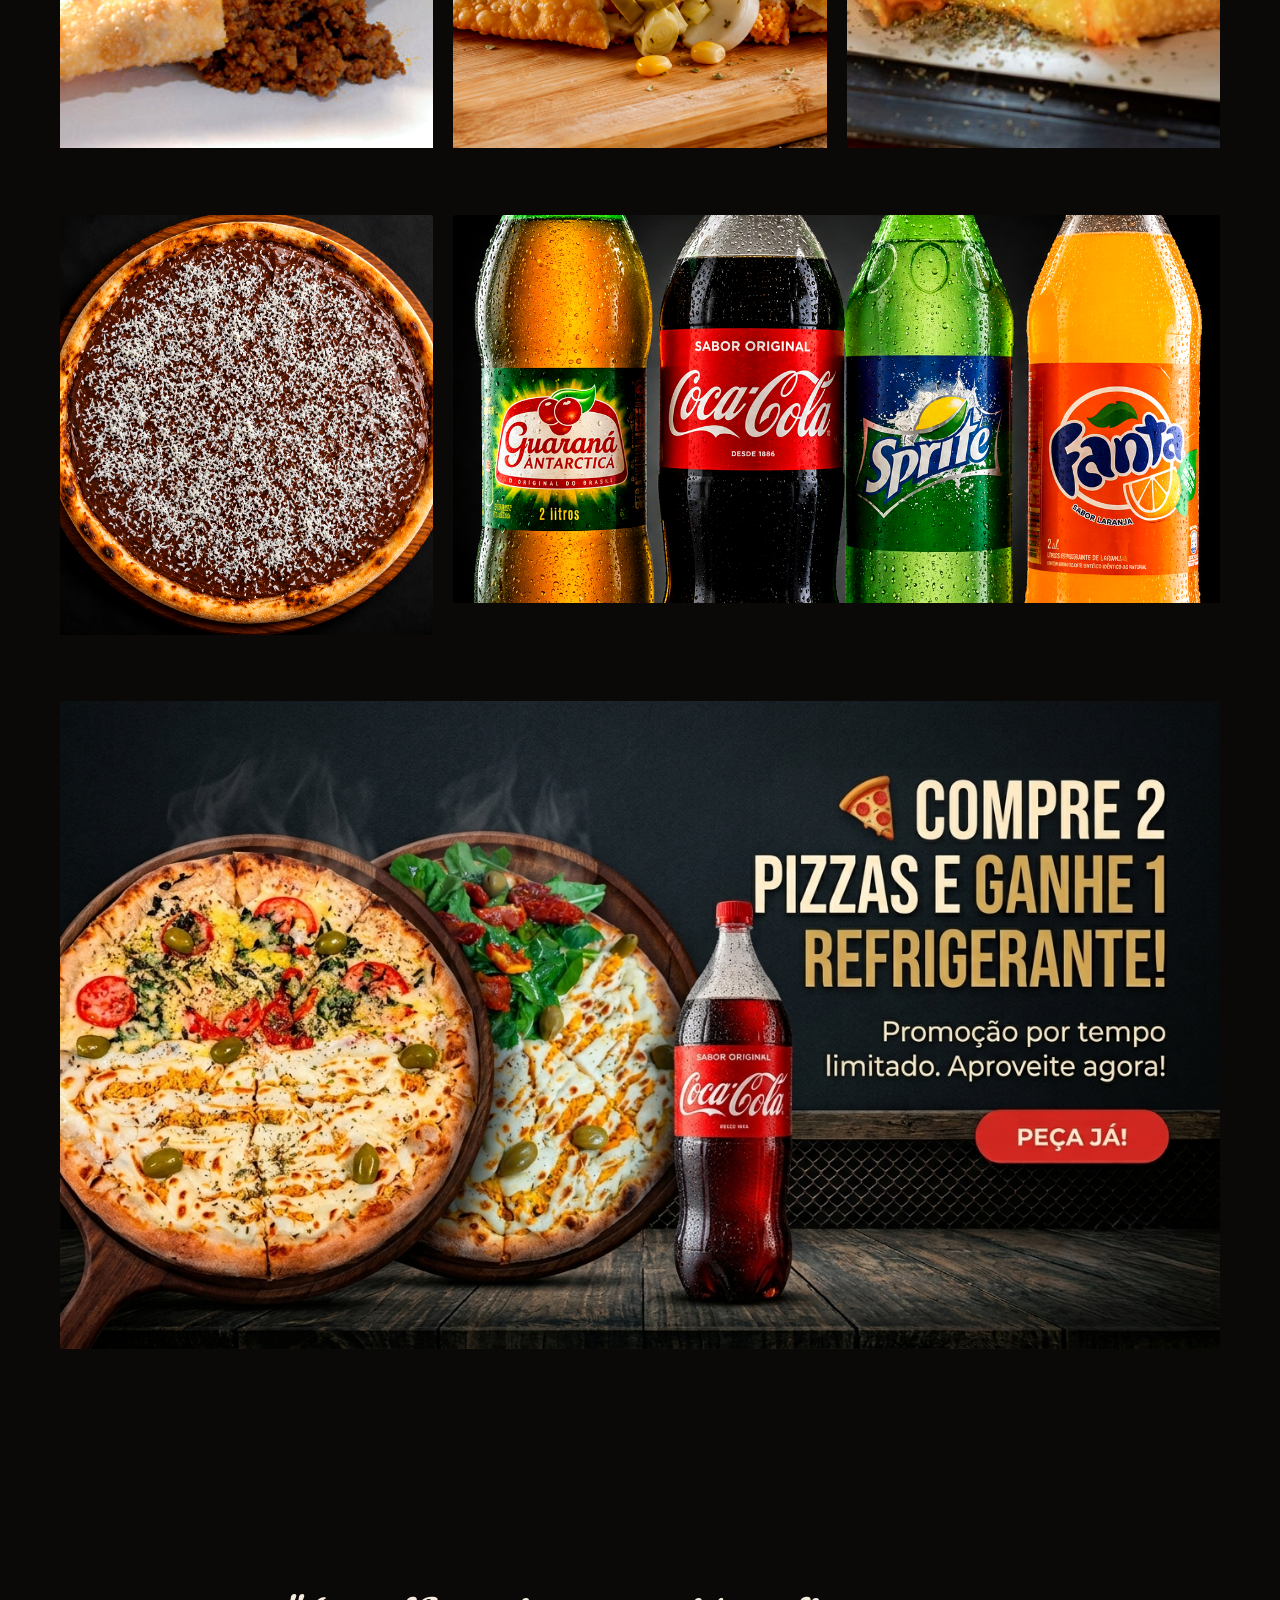
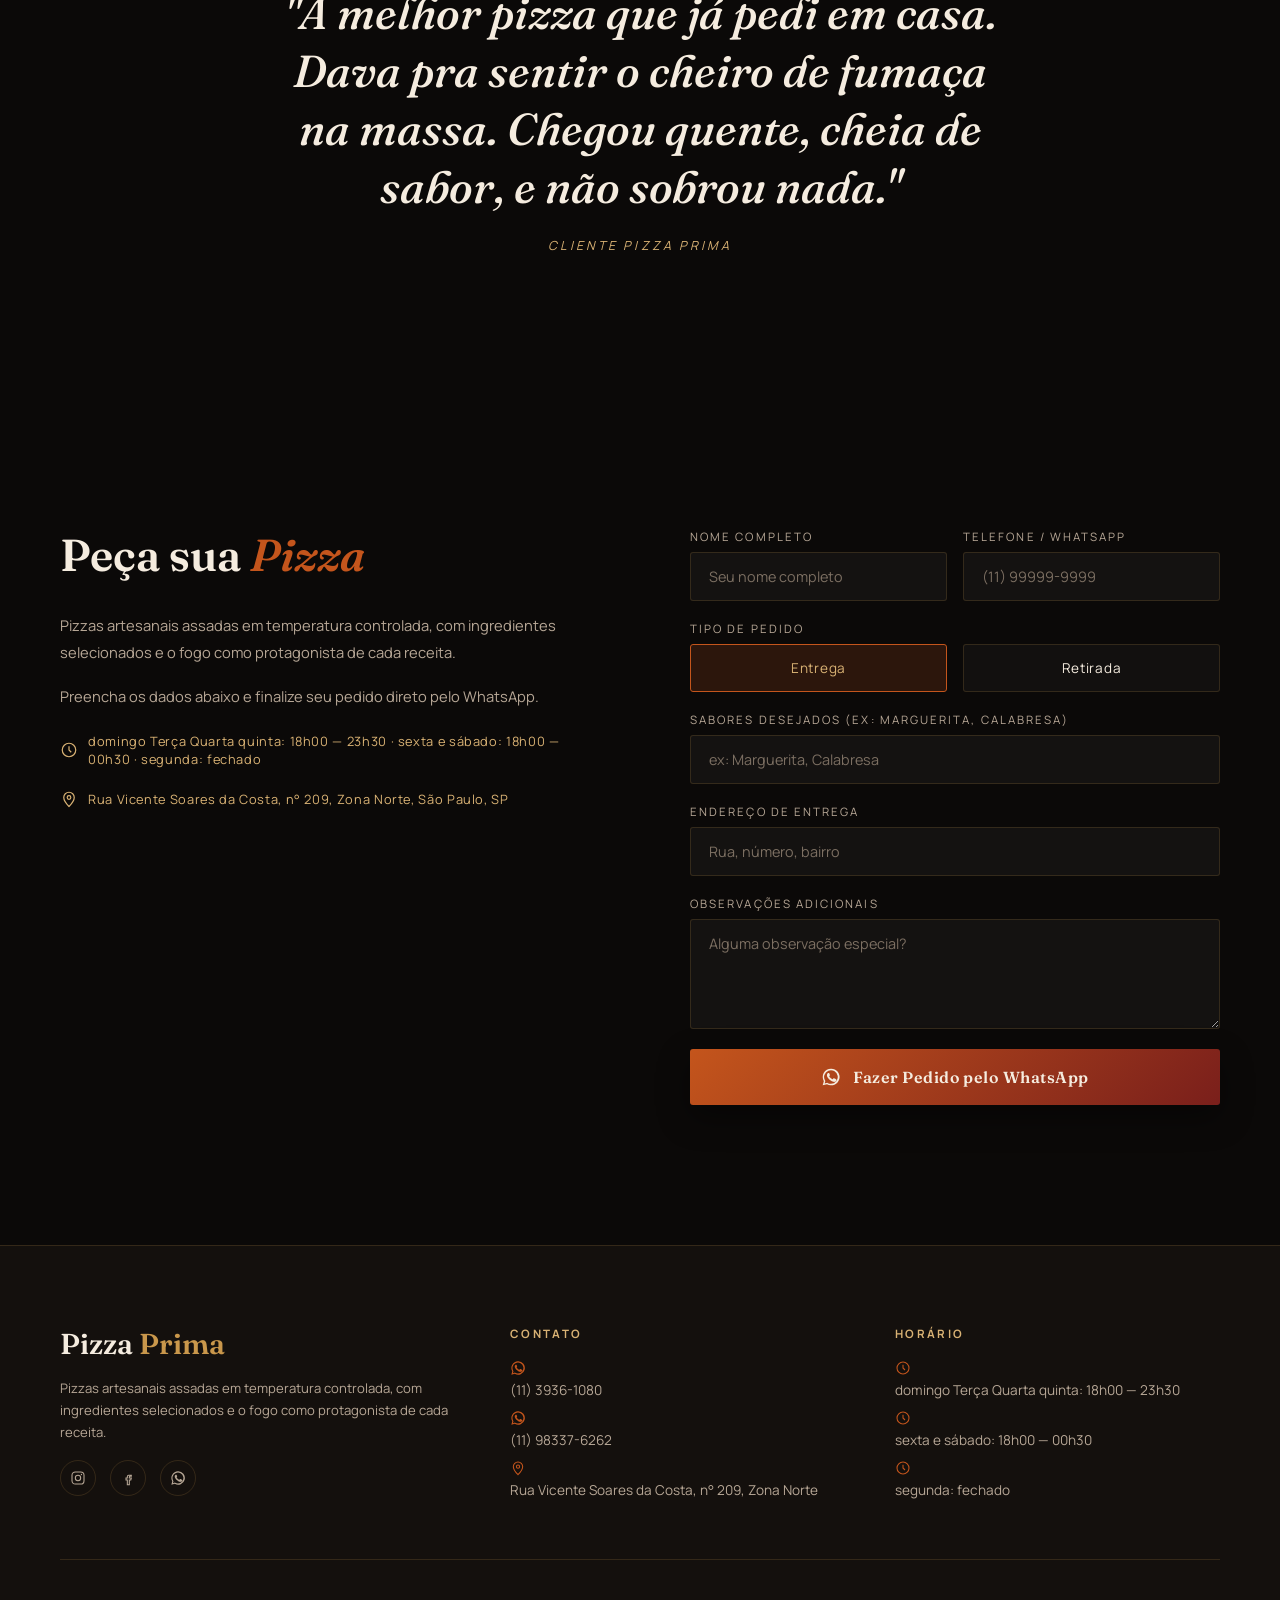
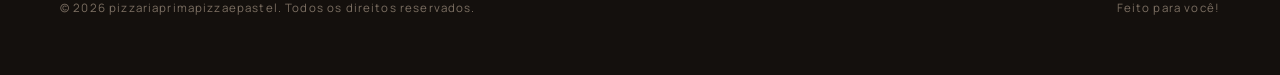
==== commit 13e5c924: "favicon" ====
--- a/index.html
+++ b/index.html
@@ -4,11 +4,10 @@
 <meta charset="UTF-8">
 <meta name="viewport" content="width=device-width, initial-scale=1.0">
 <title>Carregando...</title>
-
 <link href="https://fonts.googleapis.com/css2?family=Fraunces:ital,opsz,wght@0,9..144,500;0,9..144,600;0,9..144,700;1,9..144,500&family=Manrope:wght@400;500;600;700&display=swap" rel="stylesheet">
 <link rel="stylesheet" href="css/variables.css">
 <link rel="stylesheet" href="css/style.css">
-<link rel="icon" type="image/png" href="./assets/gallery/forno-especiais-2.jpg">
+<link rel="icon" type="image/png" href="./assets/gallery/forno-especiais-2.png">
 </head>
 <body>
 
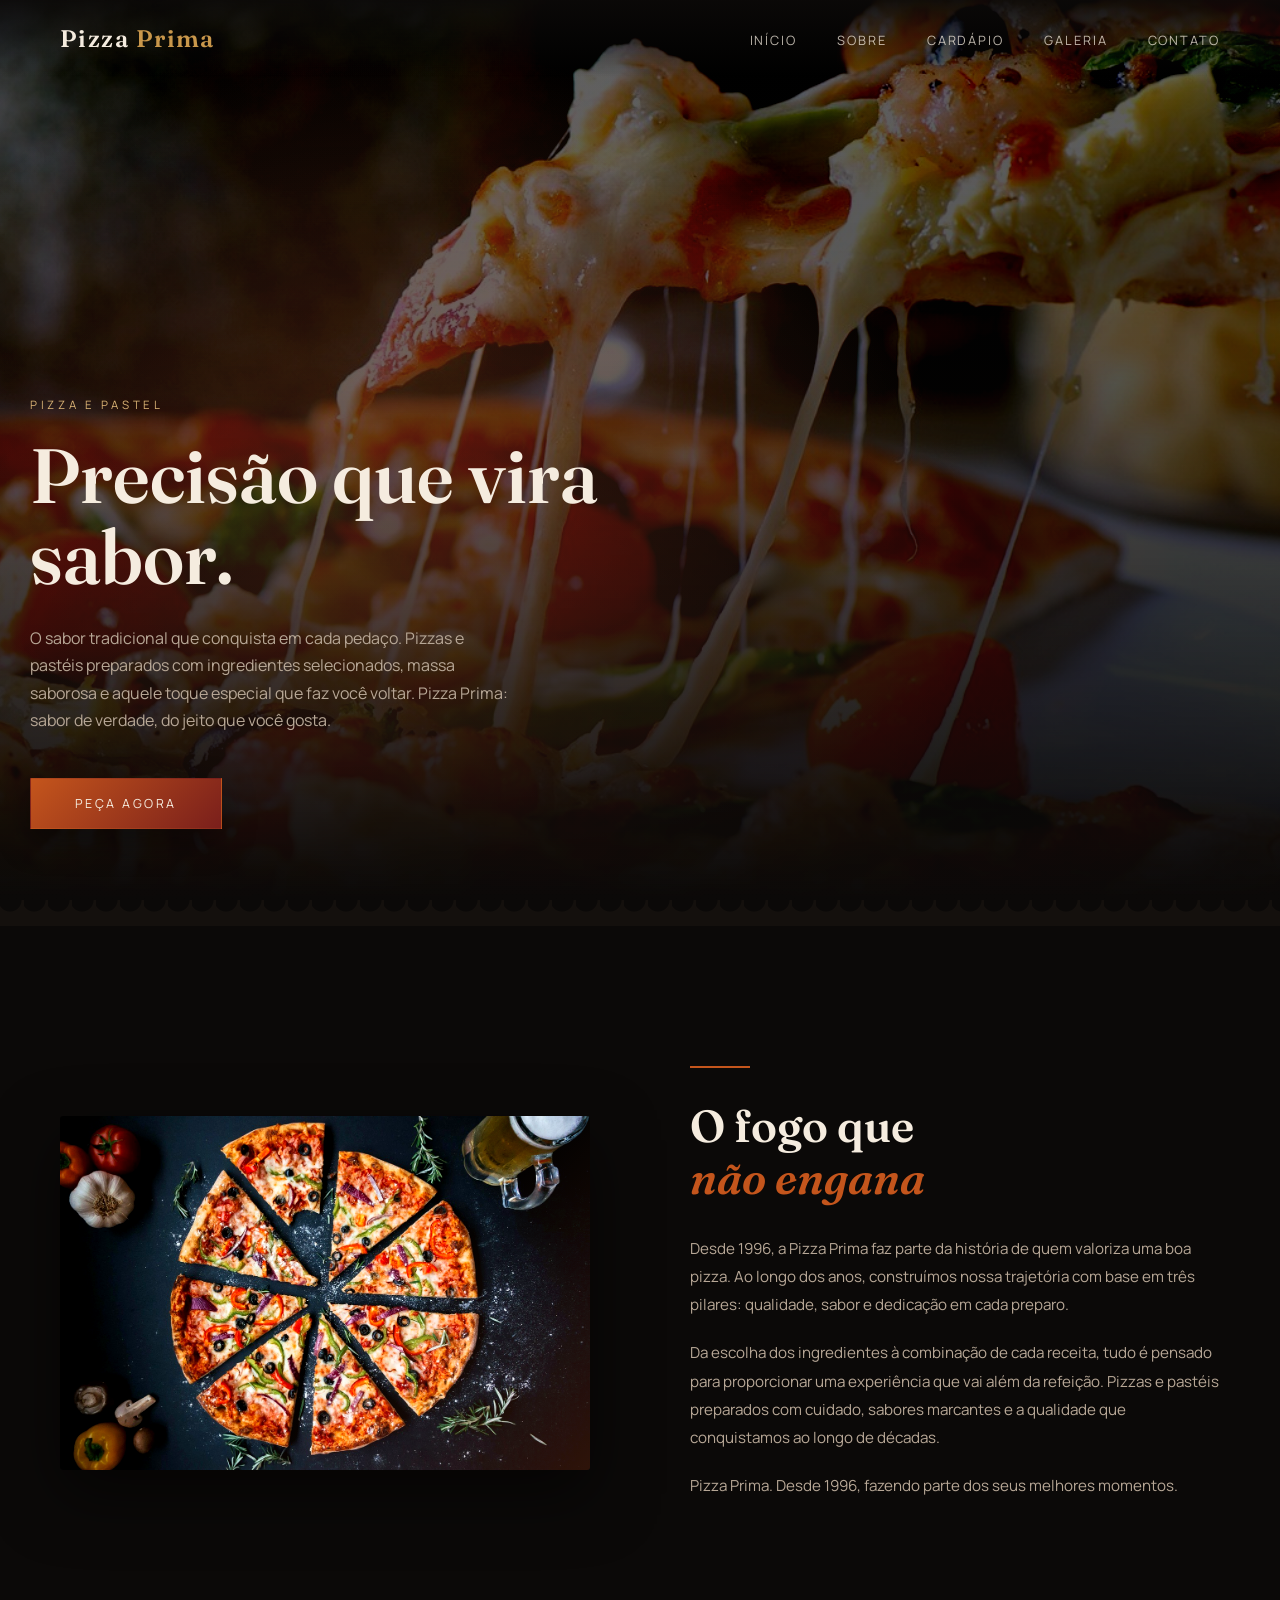
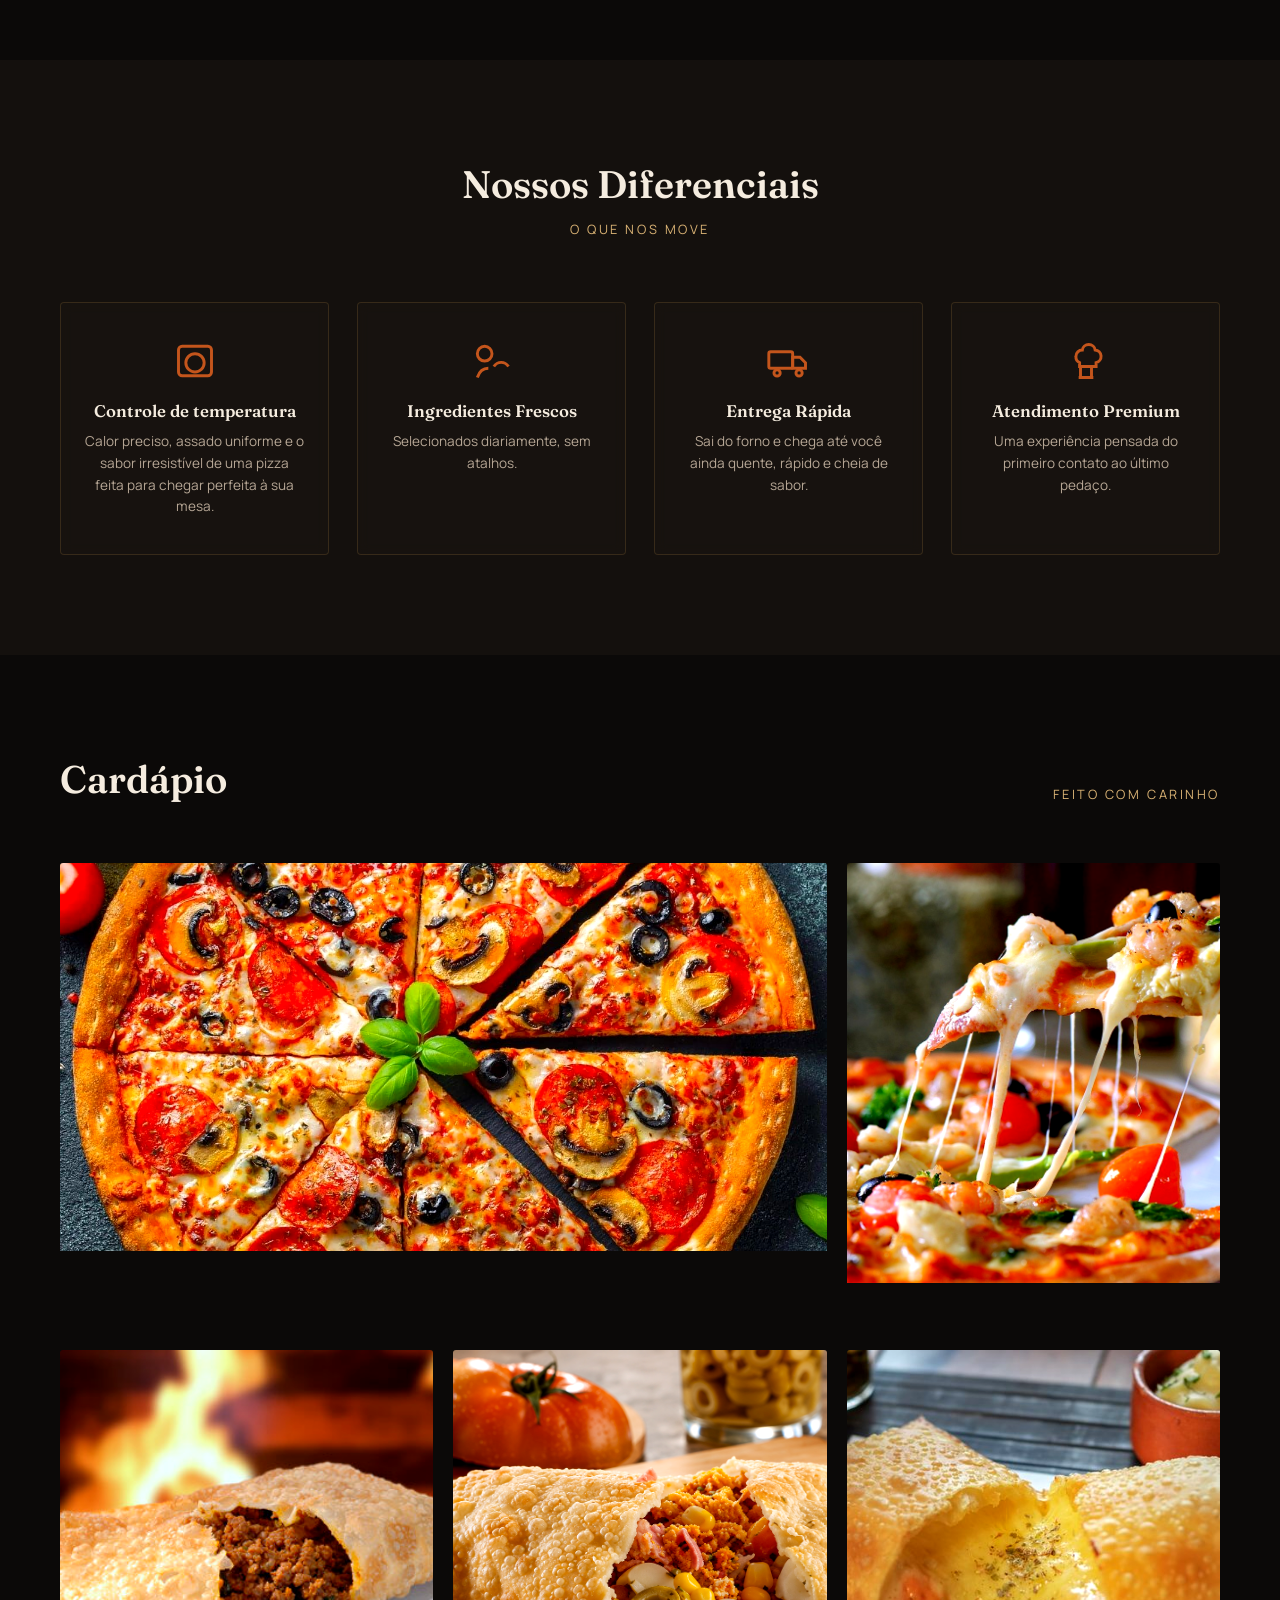
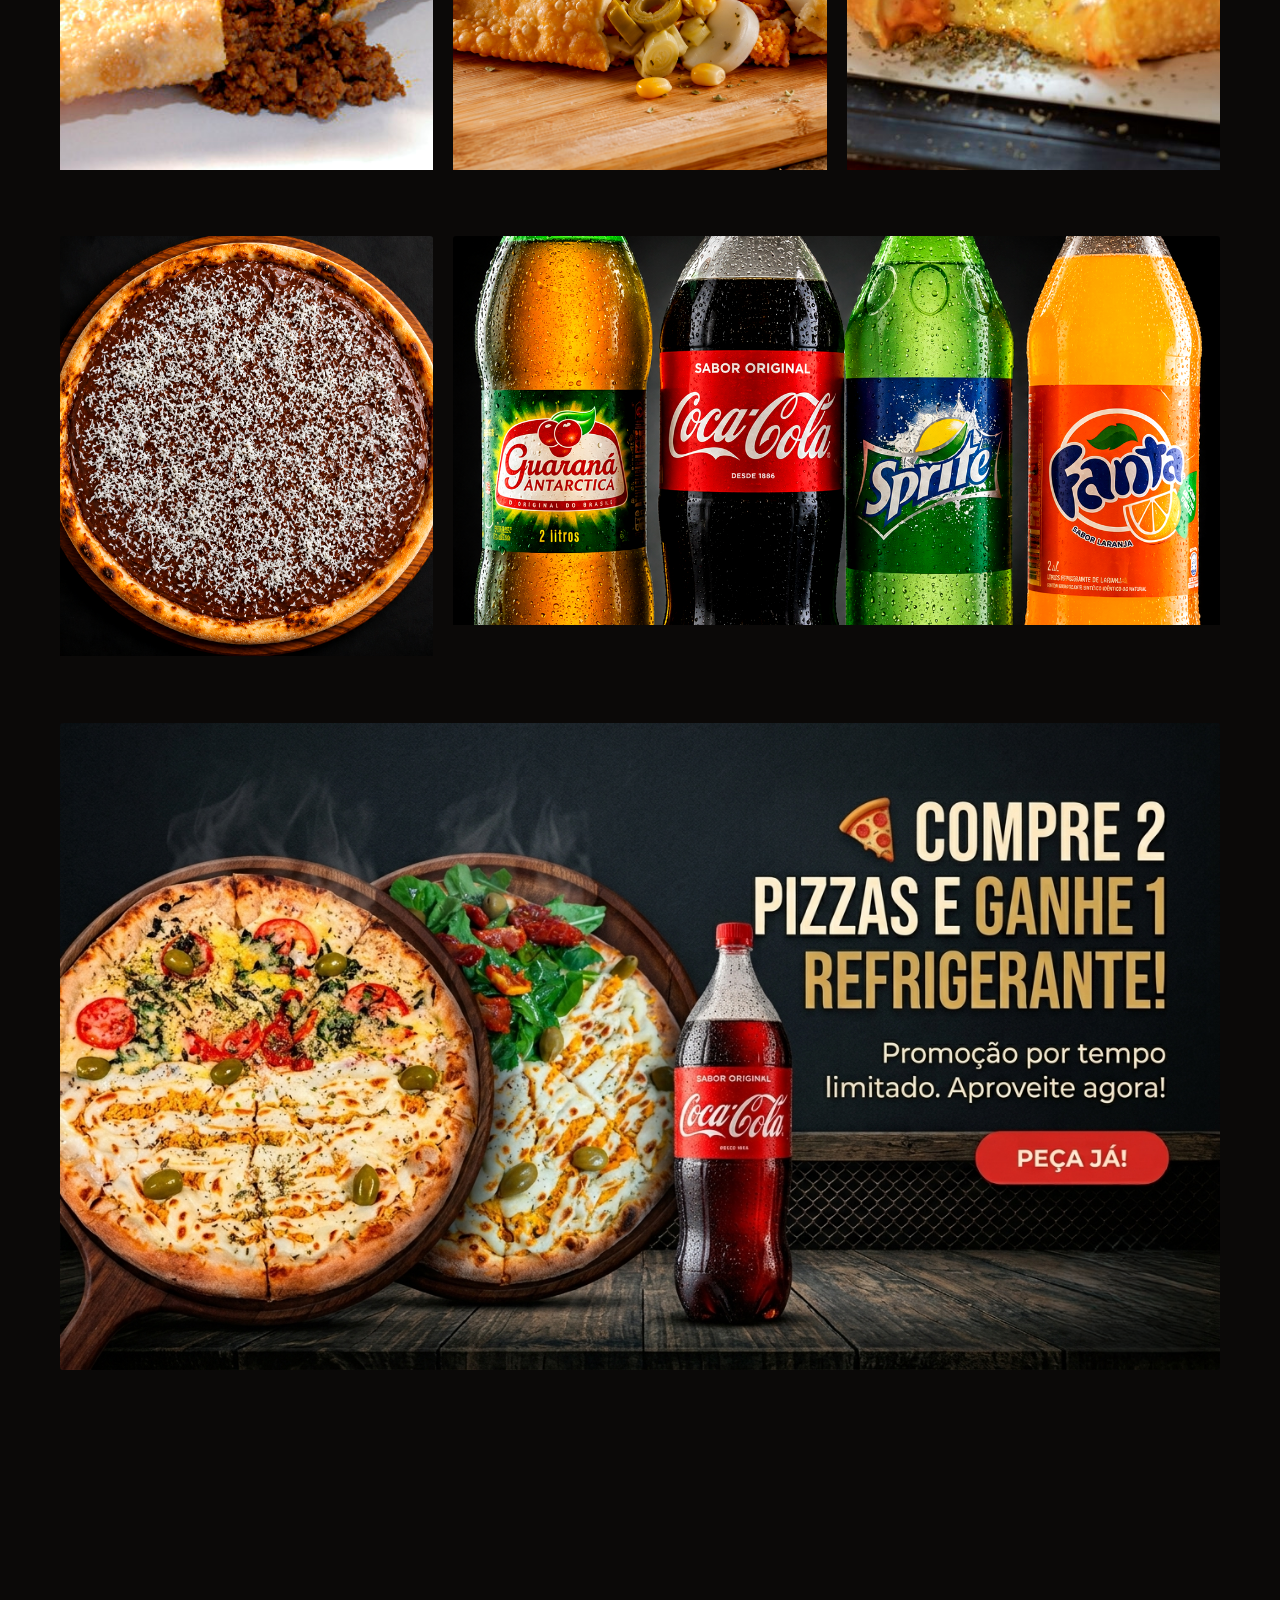
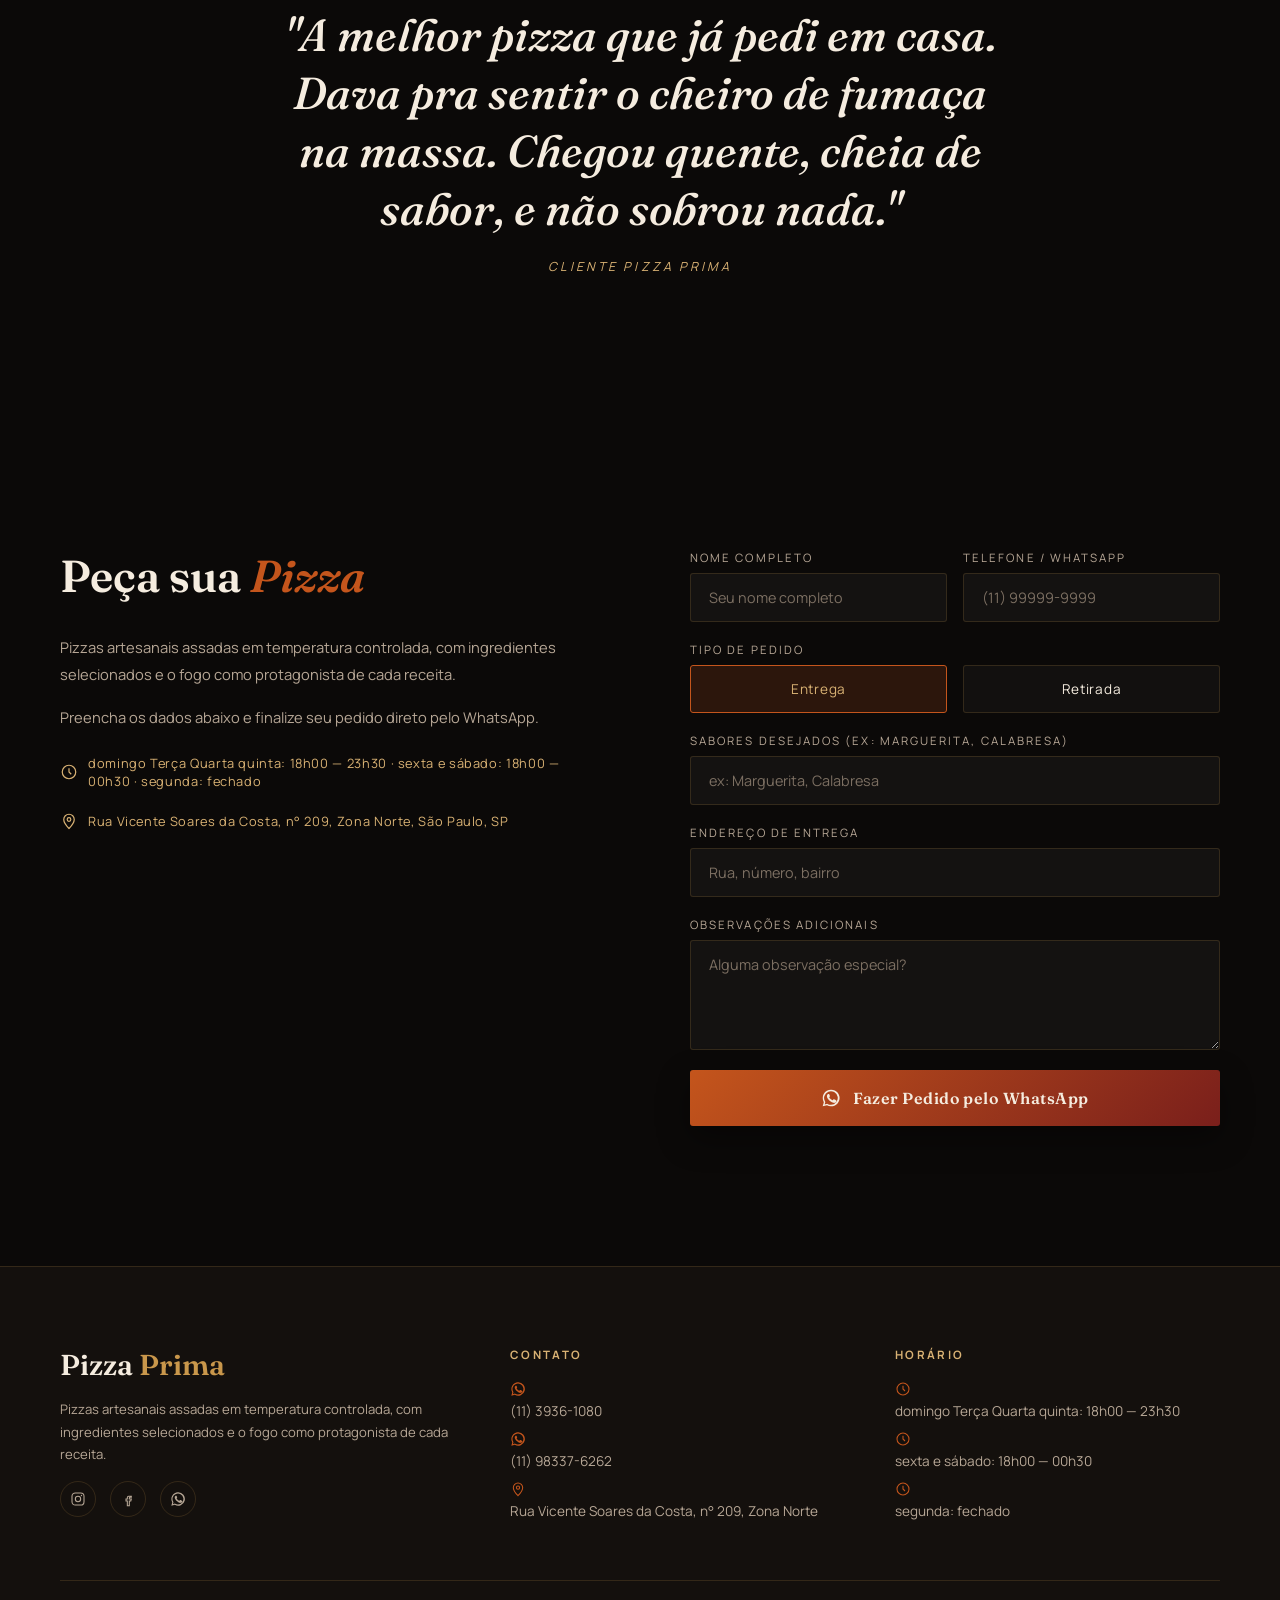
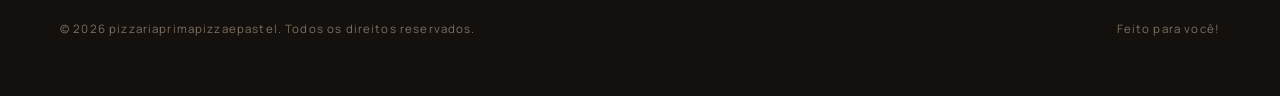
==== commit 239539d2: "alteraçao" ====
--- a/index.html
+++ b/index.html
@@ -14,7 +14,11 @@
 <nav id="navbar">
   <a href="#hero" class="nav-logo" id="navLogo"></a>
   <ul id="navLinks"></ul>
+  <button type="button" class="nav-toggle" id="navToggle" aria-label="Abrir menu" aria-expanded="false" aria-controls="navLinks">
+    <span></span><span></span><span></span>
+  </button>
 </nav>
+<div class="nav-overlay" id="navOverlay"></div>
 
 <!-- HERO -->
 <section id="hero">
--- a/css/style.css
+++ b/css/style.css
@@ -56,6 +56,35 @@
 }
 nav ul a:hover { opacity: 1; color: var(--gold); }
 
+/* ── NAV: mobile hamburger toggle ── */
+.nav-toggle {
+  display: none;
+  flex-direction: column;
+  justify-content: center;
+  align-items: center;
+  gap: 5px;
+  width: 36px; height: 36px;
+  background: none; border: none; cursor: pointer;
+  z-index: 101; padding: 0;
+}
+.nav-toggle span {
+  display: block; width: 22px; height: 2px;
+  background: var(--text-primary);
+  transition: transform 0.3s var(--ease-cin), opacity 0.3s;
+}
+.nav-toggle.active span:nth-child(1) { transform: translateY(7px) rotate(45deg); }
+.nav-toggle.active span:nth-child(2) { opacity: 0; }
+.nav-toggle.active span:nth-child(3) { transform: translateY(-7px) rotate(-45deg); }
+
+.nav-overlay {
+  position: fixed; inset: 0;
+  background: rgba(11,9,8,0.6);
+  opacity: 0; pointer-events: none;
+  transition: opacity 0.35s;
+  z-index: 99;
+}
+.nav-overlay.open { opacity: 1; pointer-events: auto; }
+
 /* ── HERO ── */
 #hero {
   position: relative; height: 100vh; overflow: hidden;
@@ -491,7 +520,22 @@
 }
 @media (max-width: 768px) {
   nav { padding: 20px 24px; }
-  nav ul { display: none; }
+  .nav-toggle { display: flex; }
+  nav ul {
+    display: flex; flex-direction: column;
+    position: fixed; top: 0; right: 0;
+    height: 100vh; width: min(78vw, 320px);
+    background: rgba(11,9,8,0.97);
+    backdrop-filter: blur(16px);
+    padding: 110px 36px 40px;
+    gap: 30px;
+    transform: translateX(100%);
+    transition: transform 0.4s var(--ease-cin);
+    box-shadow: -12px 0 40px rgba(0,0,0,0.45);
+    z-index: 100;
+  }
+  nav ul.open { transform: translateX(0); }
+  nav ul a { font-size: 0.95rem; letter-spacing: 0.1em; }
   .hero-content { padding: 0 24px 60px; }
   #sobre, #contato { grid-template-columns: 1fr; padding: 80px 24px; gap: 60px; }
   #cardapio, #diferenciais { padding: 80px 24px; }
@@ -501,6 +545,11 @@
   .dif-grid { grid-template-columns: 1fr; }
   .form-row { grid-template-columns: 1fr; }
   footer { padding: 60px 24px; }
+
+  /* a seção de depoimento usava 60vh fixo, o que sobrava
+     como espaço vazio grande abaixo da citação no mobile */
+  #depoimentos { height: auto; min-height: 0; }
+  .parallax-text { padding: 90px 24px; }
 }
 
 @media (prefers-reduced-motion: reduce) {
